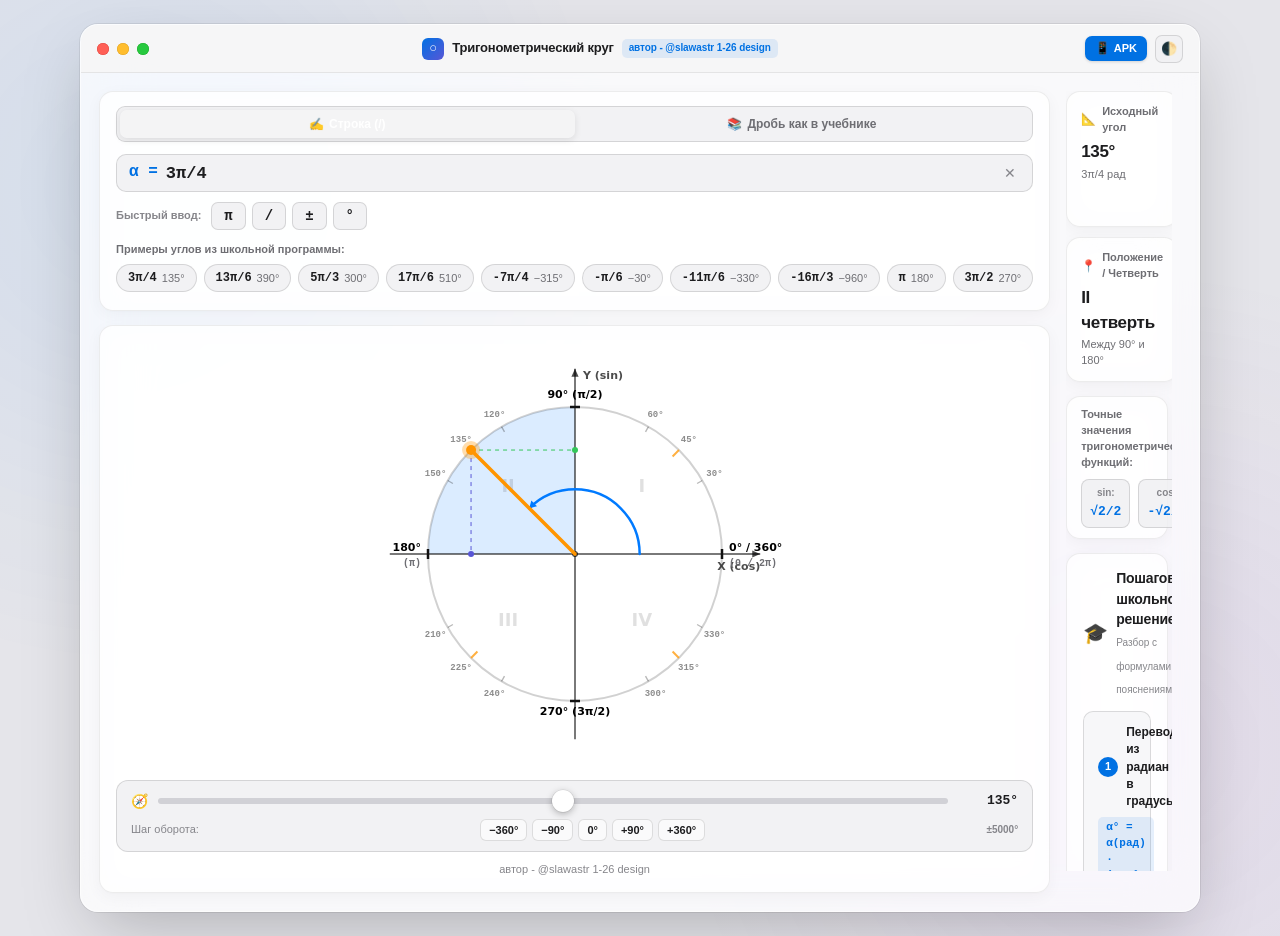
==== index.html @ f806349f "feat: macOS Liquid Glass redesign, button fixes, and Android APK build workflow - Fixed critical can" ====
<!DOCTYPE html>
<html lang="ru">
<head>
    <meta charset="UTF-8">
    <meta name="viewport" content="width=device-width, initial-scale=1.0, maximum-scale=1.0, user-scalable=no, viewport-fit=cover">
    <title>Тригонометрический круг — @slawastr 1-26 design</title>
    
    <!-- PWA & Mobile Web App Meta -->
    <meta name="apple-mobile-web-app-capable" content="yes">
    <meta name="apple-mobile-web-app-status-bar-style" content="black-translucent">
    <meta name="apple-mobile-web-app-title" content="ТригКруг">
    <meta name="theme-color" content="#1c1c1e">
    <link rel="manifest" href="manifest.json">
    <link rel="icon" type="image/png" href="icons/icon-192.png">
    <link rel="stylesheet" href="css/style.css">
</head>
<body>

    <!-- Outer Desktop Wallpaper Container / Background Mesh -->
    <div class="desktop-wallpaper">

        <!-- macOS Native Window Container with Liquid Glass -->
        <main class="macos-window">

            <!-- Window Titlebar with Traffic Lights -->
            <header class="window-titlebar">
                <div class="window-controls">
                    <button type="button" class="traffic-light close" id="btnTrafficClose" title="Сбросить к 0°"></button>
                    <button type="button" class="traffic-light minimize" id="btnTrafficMinimize" title="Свернуть"></button>
                    <button type="button" class="traffic-light maximize" id="btnTrafficMaximize" title="На весь экран"></button>
                </div>

                <div class="window-title-container">
                    <div class="window-title-icon">○</div>
                    <div class="window-title-text">
                        <span class="app-main-title">Тригонометрический круг</span>
                        <span class="app-author-chip">автор - @slawastr 1-26 design</span>
                    </div>
                </div>

                <div class="window-actions">
                    <a href="https://github.com/SLAWASTR/geometry/releases/download/v1.0.0/TrigCircle.apk" id="apkDownloadBtn" class="apk-badge-btn" target="_blank" title="Скачать приложение APK для Android">
                        <span class="apk-icon">📱</span>
                        <span class="apk-text">APK</span>
                    </a>
                    <button type="button" id="themeToggleBtn" class="mac-icon-btn" title="Сменить тему оформления">
                        <span id="themeIcon">🌓</span>
                    </button>
                </div>
            </header>

            <!-- Window Content: Adaptive Two-Column / Responsive Layout -->
            <div class="window-body">

                <!-- Left Column: Input + Interactive Circle + Steppers -->
                <section class="pane pane-left">

                    <!-- Input Section Card -->
                    <div class="glass-card input-card">
                        <!-- Segmented Switcher (Inline vs Textbook Fraction) -->
                        <div class="macos-segmented" role="tablist">
                            <button type="button" id="modeInlineBtn" class="seg-btn active" role="tab" aria-selected="true">
                                <span class="seg-icon">✍️</span> Строка (/)
                            </button>
                            <button type="button" id="modeFractionBtn" class="seg-btn" role="tab" aria-selected="false">
                                <span class="seg-icon">📚</span> Дробь как в учебнике
                            </button>
                        </div>

                        <!-- Mode 1: Inline Text Input -->
                        <div id="inlineContainer" class="input-mode-view">
                            <div class="inline-input-wrapper">
                                <span class="input-math-symbol">α =</span>
                                <input type="text" id="inlineInput" class="inline-math-input" placeholder="например: 3π/4, 13π/6, -16п/3..." value="3π/4" autocomplete="off" spellcheck="false">
                                <button type="button" id="clearInputBtn" class="mac-clear-btn" title="Очистить поле ввода">✕</button>
                            </div>
                            <div class="quick-symbols-toolbar">
                                <span class="quick-toolbar-label">Быстрый ввод:</span>
                                <button type="button" class="quick-sym-btn" data-sym="π">π</button>
                                <button type="button" class="quick-sym-btn" data-sym="/">/</button>
                                <button type="button" class="quick-sym-btn" data-sym="−">±</button>
                                <button type="button" class="quick-sym-btn" data-sym="°">°</button>
                            </div>
                        </div>

                        <!-- Mode 2: Textbook Fraction Box -->
                        <div id="fractionContainer" class="input-mode-view hidden">
                            <div class="fraction-composer">
                                <button type="button" id="signToggleBtn" class="sign-btn" title="Переключить знак (+/−)">+</button>
                                <div class="fraction-stack">
                                    <input type="text" id="numInput" class="frac-cell num-cell" placeholder="3π" value="3π" autocomplete="off" spellcheck="false">
                                    <div class="fraction-bar"></div>
                                    <input type="text" id="denInput" class="frac-cell den-cell" placeholder="4" value="4" autocomplete="off" spellcheck="false">
                                </div>
                                <div class="frac-actions-sidebar">
                                    <div class="frac-actions-row">
                                        <button type="button" id="addPiBtn" class="mini-tool-btn">+π</button>
                                        <button type="button" id="clearFracBtn" class="mini-tool-btn">Сброс</button>
                                    </div>
                                    <div class="denominators-row">
                                        <button type="button" class="den-chip" data-den="2">/2</button>
                                        <button type="button" class="den-chip" data-den="3">/3</button>
                                        <button type="button" class="den-chip" data-den="4">/4</button>
                                        <button type="button" class="den-chip" data-den="6">/6</button>
                                    </div>
                                </div>
                            </div>
                        </div>

                        <!-- Error Banner -->
                        <div id="errorBanner" class="macos-error-banner hidden">
                            <span class="err-icon">⚠️</span>
                            <span id="errorText"></span>
                        </div>

                        <!-- Examples Carousel / Chips -->
                        <div class="examples-section">
                            <div class="examples-header-label">Примеры углов из школьной программы:</div>
                            <div class="examples-scroll-shelf">
                                <button type="button" class="example-pill" data-val="3π/4"><span class="pill-rad">3π/4</span> <span class="pill-deg">135°</span></button>
                                <button type="button" class="example-pill" data-val="13π/6"><span class="pill-rad">13π/6</span> <span class="pill-deg">390°</span></button>
                                <button type="button" class="example-pill" data-val="5π/3"><span class="pill-rad">5π/3</span> <span class="pill-deg">300°</span></button>
                                <button type="button" class="example-pill" data-val="17π/6"><span class="pill-rad">17π/6</span> <span class="pill-deg">510°</span></button>
                                <button type="button" class="example-pill" data-val="-7π/4"><span class="pill-rad">-7π/4</span> <span class="pill-deg">−315°</span></button>
                                <button type="button" class="example-pill" data-val="-π/6"><span class="pill-rad">-π/6</span> <span class="pill-deg">−30°</span></button>
                                <button type="button" class="example-pill" data-val="-11π/6"><span class="pill-rad">-11π/6</span> <span class="pill-deg">−330°</span></button>
                                <button type="button" class="example-pill" data-val="-16π/3"><span class="pill-rad">-16π/3</span> <span class="pill-deg">−960°</span></button>
                                <button type="button" class="example-pill" data-val="π"><span class="pill-rad">π</span> <span class="pill-deg">180°</span></button>
                                <button type="button" class="example-pill" data-val="3π/2"><span class="pill-rad">3π/2</span> <span class="pill-deg">270°</span></button>
                            </div>
                        </div>
                    </div>

                    <!-- Circle Canvas Card -->
                    <div class="glass-card circle-card">
                        <div class="circle-stage">
                            <canvas id="trigCanvas" width="340" height="340"></canvas>
                        </div>

                        <!-- Exploration Slider & Steppers [-5000° ... +5000°] -->
                        <div class="angle-explorer-panel">
                            <div class="slider-row">
                                <span class="slider-icon">🧭</span>
                                <input type="range" id="angleSlider" class="macos-range-slider" min="-5000" max="5000" step="5" value="135">
                                <div id="sliderValueDisplay" class="slider-degree-display">135°</div>
                            </div>

                            <div class="steppers-toolbar">
                                <span class="steppers-legend">Шаг оборота:</span>
                                <div class="stepper-buttons-group">
                                    <button type="button" id="stepperMinus360" class="mac-stepper-btn">−360°</button>
                                    <button type="button" id="stepperMinus90" class="mac-stepper-btn">−90°</button>
                                    <button type="button" id="stepperZero" class="mac-stepper-btn zero-btn">0°</button>
                                    <button type="button" id="stepperPlus90" class="mac-stepper-btn">+90°</button>
                                    <button type="button" id="stepperPlus360" class="mac-stepper-btn">+360°</button>
                                </div>
                                <span class="range-badge">±5000°</span>
                            </div>
                        </div>

                        <!-- Author attribution bottom bar -->
                        <div class="pane-footer-author">
                            <span>автор - @slawastr 1-26 design</span>
                        </div>
                    </div>

                </section>

                <!-- Right Column: Metrics + Trigonometric Values + School Explanation -->
                <section class="pane pane-right">

                    <!-- Key 4 Metrics Cards Grid -->
                    <div class="metrics-grid">
                        <div class="glass-card metric-card">
                            <div class="metric-header">
                                <span class="metric-icon">📐</span>
                                <span class="metric-title">Исходный угол</span>
                            </div>
                            <div id="metricOriginalDeg" class="metric-primary-val">135°</div>
                            <div id="metricOriginalRad" class="metric-secondary-val">3π/4 рад</div>
                        </div>

                        <div class="glass-card metric-card">
                            <div class="metric-header">
                                <span class="metric-icon">🔄</span>
                                <span class="metric-title">Угол на круге [0°, 360°)</span>
                            </div>
                            <div id="metricNormDeg" class="metric-primary-val">135°</div>
                            <div id="metricTurns" class="metric-secondary-val">В пределах 1-го оборота</div>
                        </div>

                        <div class="glass-card metric-card">
                            <div class="metric-header">
                                <span class="metric-icon">📍</span>
                                <span class="metric-title">Положение / Четверть</span>
                            </div>
                            <div id="metricQuadrant" class="metric-primary-val">II четверть</div>
                            <div id="metricQuadrantBounds" class="metric-secondary-val">Между 90° и 180°</div>
                        </div>

                        <div class="glass-card metric-card">
                            <div class="metric-header">
                                <span class="metric-icon">🎯</span>
                                <span class="metric-title">Ближайшая засечка</span>
                            </div>
                            <div id="metricNearest" class="metric-primary-val">90° и 180°</div>
                            <div id="metricNearestDist" class="metric-secondary-val">Расстояние: 45°</div>
                        </div>
                    </div>

                    <!-- Exact Trigonometric Values Strip -->
                    <div class="glass-card trig-values-card">
                        <div class="trig-strip-title">Точные значения тригонометрических функций:</div>
                        <div class="trig-values-grid">
                            <div class="trig-val-item">
                                <span class="fn-name">sin:</span>
                                <span id="valSin" class="fn-val">√2/2</span>
                            </div>
                            <div class="trig-val-item">
                                <span class="fn-name">cos:</span>
                                <span id="valCos" class="fn-val">-√2/2</span>
                            </div>
                            <div class="trig-val-item">
                                <span class="fn-name">tg:</span>
                                <span id="valTan" class="fn-val">-1</span>
                            </div>
                            <div class="trig-val-item">
                                <span class="fn-name">ctg:</span>
                                <span id="valCot" class="fn-val">-1</span>
                            </div>
                        </div>
                    </div>

                    <!-- Step-by-Step Educational Solution -->
                    <div class="glass-card solution-card">
                        <div class="solution-header">
                            <div class="solution-header-left">
                                <span class="solution-icon">🎓</span>
                                <div>
                                    <h2 class="solution-title">Пошаговое школьное решение</h2>
                                    <span class="solution-subtitle">Разбор с формулами и пояснениями</span>
                                </div>
                            </div>
                            <button type="button" id="copySolutionBtn" class="mac-action-btn" title="Скопировать всё решение">
                                <span class="copy-icon">📋</span>
                                <span id="copyBtnText">Скопировать</span>
                            </button>
                        </div>

                        <div id="stepsContainer" class="steps-flow">
                            <!-- Populated dynamically by app.js -->
                        </div>
                    </div>

                    <!-- Mobile Bottom Attribution -->
                    <div class="mobile-footer-attribution">
                        <div>автор - @slawastr 1-26 design</div>
                        <div class="mobile-sub">Тригонометрический круг • Диапазон ±5000°</div>
                    </div>

                </section>

            </div>

        </main>

    </div>

    <!-- Application Logic Scripts -->
    <script src="js/trigEngine.js"></script>
    <script src="js/circleCanvas.js"></script>
    <script src="js/app.js"></script>
    <script>
        // Register Service Worker for offline PWA functionality
        if ('serviceWorker' in navigator) {
            window.addEventListener('load', () => {
                navigator.serviceWorker.register('./sw.js')
                    .then(reg => console.log('[SW] Зарегистрирован:', reg.scope))
                    .catch(err => console.log('[SW] Ошибка SW:', err));
            });
        }
    </script>
</body>
</html>
---- css/style.css ----
/**
 * macOS Liquid Glass Styling for Trigonometric Circle
 * Автор: @slawastr 1-26 design
 */

:root {
    /* macOS Light Mode Palette */
    --macos-bg: #e5e5ea;
    --window-bg: rgba(255, 255, 255, 0.75);
    --window-border: rgba(255, 255, 255, 0.6);
    --window-shadow: 0 24px 70px -15px rgba(0, 0, 0, 0.25), 0 0 0 1px rgba(0, 0, 0, 0.08);
    --titlebar-bg: rgba(246, 246, 246, 0.85);
    --card-bg: rgba(255, 255, 255, 0.65);
    --card-border: rgba(0, 0, 0, 0.07);
    --card-shadow: 0 4px 16px rgba(0, 0, 0, 0.04), 0 1px 2px rgba(0, 0, 0, 0.02);
    --input-bg: rgba(240, 240, 243, 0.85);
    --input-border: rgba(0, 0, 0, 0.12);
    --text-primary: #1d1d1f;
    --text-secondary: #6e6e73;
    --text-tertiary: #86868b;
    --accent-blue: #0071e3;
    --accent-blue-hover: #0077ed;
    --accent-blue-subtle: rgba(0, 113, 227, 0.1);
    --accent-orange: #ff9500;
    --accent-green: #34c759;
    --accent-red: #ff3b30;
    --accent-purple: #5856d6;
    --slider-track: #d1d1d6;
    --step-card-bg: rgba(245, 245, 247, 0.75);
    --blur-strength: 32px;
}

[data-theme="dark"] {
    /* macOS Dark Mode Palette */
    --macos-bg: #121214;
    --window-bg: rgba(30, 30, 34, 0.78);
    --window-border: rgba(255, 255, 255, 0.14);
    --window-shadow: 0 30px 80px -15px rgba(0, 0, 0, 0.7), 0 0 0 1px rgba(255, 255, 255, 0.1);
    --titlebar-bg: rgba(38, 38, 42, 0.88);
    --card-bg: rgba(42, 42, 46, 0.62);
    --card-border: rgba(255, 255, 255, 0.08);
    --card-shadow: 0 6px 20px rgba(0, 0, 0, 0.35);
    --input-bg: rgba(54, 54, 60, 0.7);
    --input-border: rgba(255, 255, 255, 0.12);
    --text-primary: #f5f5f7;
    --text-secondary: #a1a1a6;
    --text-tertiary: #6e6e73;
    --accent-blue: #0a84ff;
    --accent-blue-hover: #2691ff;
    --accent-blue-subtle: rgba(10, 132, 255, 0.16);
    --accent-orange: #ff9f0a;
    --accent-green: #30d158;
    --accent-red: #ff453a;
    --accent-purple: #bf5af2;
    --slider-track: #38383a;
    --step-card-bg: rgba(36, 36, 40, 0.75);
}

@media (prefers-color-scheme: dark) {
    :root:not([data-theme="light"]) {
        --macos-bg: #121214;
        --window-bg: rgba(30, 30, 34, 0.78);
        --window-border: rgba(255, 255, 255, 0.14);
        --window-shadow: 0 30px 80px -15px rgba(0, 0, 0, 0.7), 0 0 0 1px rgba(255, 255, 255, 0.1);
        --titlebar-bg: rgba(38, 38, 42, 0.88);
        --card-bg: rgba(42, 42, 46, 0.62);
        --card-border: rgba(255, 255, 255, 0.08);
        --card-shadow: 0 6px 20px rgba(0, 0, 0, 0.35);
        --input-bg: rgba(54, 54, 60, 0.7);
        --input-border: rgba(255, 255, 255, 0.12);
        --text-primary: #f5f5f7;
        --text-secondary: #a1a1a6;
        --text-tertiary: #6e6e73;
        --accent-blue: #0a84ff;
        --accent-blue-hover: #2691ff;
        --accent-blue-subtle: rgba(10, 132, 255, 0.16);
        --accent-orange: #ff9f0a;
        --accent-green: #30d158;
        --accent-red: #ff453a;
        --accent-purple: #bf5af2;
        --slider-track: #38383a;
        --step-card-bg: rgba(36, 36, 40, 0.75);
    }
}

* {
    box-sizing: border-box;
    margin: 0;
    padding: 0;
    -webkit-tap-highlight-color: transparent;
}

body {
    font-family: -apple-system, BlinkMacSystemFont, "SF Pro Display", "SF Pro Text", "Helvetica Neue", sans-serif;
    background-color: var(--macos-bg);
    color: var(--text-primary);
    line-height: 1.45;
    -webkit-font-smoothing: antialiased;
    -moz-osx-font-smoothing: grayscale;
    min-height: 100vh;
}

/* Background wallpaper canvas for Desktop */
.desktop-wallpaper {
    min-height: 100vh;
    padding: 24px 16px;
    display: flex;
    justify-content: center;
    align-items: flex-start;
    background: radial-gradient(circle at 10% 20%, rgba(0, 122, 255, 0.08), transparent 35%),
                radial-gradient(circle at 90% 80%, rgba(175, 82, 222, 0.08), transparent 35%),
                var(--macos-bg);
}

/* macOS Window Frame */
.macos-window {
    width: 100%;
    max-width: 1120px;
    background: var(--window-bg);
    backdrop-filter: blur(var(--blur-strength)) saturate(190%);
    -webkit-backdrop-filter: blur(var(--blur-strength)) saturate(190%);
    border-radius: 18px;
    border: 1px solid var(--window-border);
    box-shadow: var(--window-shadow);
    overflow: hidden;
    display: flex;
    flex-direction: column;
    animation: windowAppear 0.3s cubic-bezier(0.16, 1, 0.3, 1);
}

@keyframes windowAppear {
    from {
        opacity: 0;
        transform: scale(0.98) translateY(6px);
    }
    to {
        opacity: 1;
        transform: scale(1) translateY(0);
    }
}

/* macOS Titlebar */
.window-titlebar {
    height: 48px;
    background: var(--titlebar-bg);
    border-bottom: 1px solid var(--card-border);
    display: flex;
    align-items: center;
    justify-content: space-between;
    padding: 0 16px;
    user-select: none;
    -webkit-user-select: none;
}

/* Traffic Lights */
.window-controls {
    display: flex;
    align-items: center;
    gap: 8px;
    width: 80px;
}

.traffic-light {
    width: 12px;
    height: 12px;
    border-radius: 50%;
    border: none;
    cursor: pointer;
    position: relative;
    padding: 0;
    transition: filter 0.15s ease, transform 0.15s ease;
}

.traffic-light:hover {
    filter: brightness(0.9);
    transform: scale(1.08);
}

.traffic-light.close {
    background-color: #ff5f56;
    box-shadow: inset 0 0 0 0.5px #e0443e;
}

.traffic-light.minimize {
    background-color: #ffbd2e;
    box-shadow: inset 0 0 0 0.5px #dea123;
}

.traffic-light.maximize {
    background-color: #27c93f;
    box-shadow: inset 0 0 0 0.5px #1aab29;
}

/* Window Title */
.window-title-container {
    display: flex;
    align-items: center;
    gap: 8px;
    text-align: center;
}

.window-title-icon {
    width: 22px;
    height: 22px;
    border-radius: 6px;
    background: linear-gradient(135deg, var(--accent-blue), var(--accent-purple));
    color: #fff;
    display: flex;
    align-items: center;
    justify-content: center;
    font-size: 13px;
    font-weight: 700;
}

.window-title-text {
    display: flex;
    align-items: center;
    gap: 8px;
}

.app-main-title {
    font-size: 13px;
    font-weight: 600;
    letter-spacing: -0.2px;
}

.app-author-chip {
    font-size: 10px;
    font-weight: 600;
    color: var(--accent-blue);
    background: var(--accent-blue-subtle);
    padding: 2px 7px;
    border-radius: 5px;
    letter-spacing: -0.1px;
}

/* Window Actions (Theme + APK) */
.window-actions {
    display: flex;
    align-items: center;
    gap: 8px;
    width: 160px;
    justify-content: flex-end;
}

.apk-badge-btn {
    display: inline-flex;
    align-items: center;
    gap: 4px;
    background: var(--accent-blue);
    color: #ffffff;
    font-size: 11px;
    font-weight: 600;
    padding: 4px 10px;
    border-radius: 7px;
    text-decoration: none;
    transition: all 0.15s ease;
    box-shadow: 0 1px 3px rgba(0, 0, 0, 0.15);
}

.apk-badge-btn:hover {
    background: var(--accent-blue-hover);
    transform: translateY(-0.5px);
}

.apk-icon {
    font-size: 12px;
}

.mac-icon-btn {
    width: 28px;
    height: 28px;
    border-radius: 7px;
    border: 1px solid var(--input-border);
    background: var(--input-bg);
    color: var(--text-primary);
    cursor: pointer;
    display: flex;
    align-items: center;
    justify-content: center;
    font-size: 13px;
    transition: all 0.15s ease;
}

.mac-icon-btn:hover {
    background: var(--card-bg);
}

/* Window Body: Two Column Split */
.window-body {
    display: grid;
    grid-template-columns: 1.08fr 0.92fr;
    gap: 16px;
    padding: 18px;
    overflow: hidden;
}

/* Panes */
.pane {
    display: flex;
    flex-direction: column;
    gap: 14px;
}

.pane-right {
    max-height: calc(100vh - 120px);
    overflow-y: auto;
    padding-right: 4px;
    scrollbar-width: thin;
    scrollbar-color: var(--card-border) transparent;
}

.pane-right::-webkit-scrollbar {
    width: 6px;
}

.pane-right::-webkit-scrollbar-thumb {
    background-color: var(--card-border);
    border-radius: 3px;
}

/* Liquid Glass Cards */
.glass-card {
    background: var(--card-bg);
    border: 1px solid var(--card-border);
    border-radius: 14px;
    padding: 14px 16px;
    box-shadow: var(--card-shadow);
    backdrop-filter: blur(16px);
    -webkit-backdrop-filter: blur(16px);
    position: relative;
}

/* Segmented Control */
.macos-segmented {
    display: flex;
    background: var(--input-bg);
    padding: 3px;
    border-radius: 9px;
    border: 1px solid var(--input-border);
    margin-bottom: 12px;
}

.seg-btn {
    flex: 1;
    padding: 7px 12px;
    font-size: 12px;
    font-weight: 600;
    border: none;
    background: transparent;
    color: var(--text-secondary);
    border-radius: 7px;
    cursor: pointer;
    transition: all 0.18s cubic-bezier(0.16, 1, 0.3, 1);
    display: flex;
    align-items: center;
    justify-content: center;
    gap: 5px;
}

.seg-btn.active {
    background: #ffffff;
    color: #1d1d1f;
    box-shadow: 0 2px 7px rgba(0, 0, 0, 0.1);
}

[data-theme="dark"] .seg-btn.active,
body:not([data-theme="light"]) .seg-btn.active {
    background: rgba(255, 255, 255, 0.18);
    color: #ffffff;
}

/* Inline Input */
.inline-input-wrapper {
    display: flex;
    align-items: center;
    background: var(--input-bg);
    border: 1.5px solid var(--input-border);
    border-radius: 10px;
    padding: 6px 12px;
    gap: 8px;
    transition: border-color 0.15s ease, box-shadow 0.15s ease;
}

.inline-input-wrapper:focus-within {
    border-color: var(--accent-blue);
    box-shadow: 0 0 0 3px var(--accent-blue-subtle);
}

.input-math-symbol {
    font-family: ui-monospace, SFMono-Regular, monospace;
    font-weight: 700;
    color: var(--accent-blue);
    font-size: 16px;
}

.inline-math-input {
    flex: 1;
    border: none;
    background: transparent;
    font-size: 17px;
    font-family: ui-monospace, SFMono-Regular, Menlo, Monaco, monospace;
    font-weight: 600;
    color: var(--text-primary);
    outline: none;
}

.mac-clear-btn {
    background: none;
    border: none;
    color: var(--text-tertiary);
    font-size: 14px;
    cursor: pointer;
    padding: 4px;
    border-radius: 50%;
    transition: color 0.15s ease;
}

.mac-clear-btn:hover {
    color: var(--text-primary);
}

/* Quick Symbols Toolbar */
.quick-symbols-toolbar {
    display: flex;
    align-items: center;
    gap: 6px;
    margin-top: 10px;
}

.quick-toolbar-label {
    font-size: 11px;
    font-weight: 600;
    color: var(--text-tertiary);
    margin-right: 4px;
}

.quick-sym-btn {
    padding: 5px 12px;
    border: 1px solid var(--input-border);
    background: var(--input-bg);
    color: var(--text-primary);
    font-size: 14px;
    font-family: ui-monospace, monospace;
    font-weight: 700;
    border-radius: 7px;
    cursor: pointer;
    transition: all 0.15s ease;
}

.quick-sym-btn:hover {
    background: var(--card-bg);
    border-color: var(--accent-blue);
}

.quick-sym-btn:active {
    transform: scale(0.96);
}

/* Textbook Fraction Layout */
.fraction-composer {
    display: flex;
    align-items: center;
    justify-content: center;
    gap: 16px;
    padding: 10px 0;
}

.sign-btn {
    width: 44px;
    height: 44px;
    font-size: 24px;
    font-weight: 700;
    border-radius: 10px;
    border: 1.5px solid var(--input-border);
    background: var(--input-bg);
    color: var(--text-primary);
    cursor: pointer;
    transition: all 0.15s ease;
}

.sign-btn.negative {
    color: var(--accent-red);
    background: rgba(255, 59, 48, 0.12);
    border-color: rgba(255, 59, 48, 0.35);
}

.fraction-stack {
    display: flex;
    flex-direction: column;
    align-items: center;
    gap: 4px;
}

.frac-cell {
    width: 110px;
    height: 36px;
    border-radius: 8px;
    border: 1.5px solid var(--input-border);
    background: var(--input-bg);
    color: var(--text-primary);
    font-size: 17px;
    font-family: ui-monospace, monospace;
    font-weight: 700;
    text-align: center;
    outline: none;
    transition: border-color 0.15s ease;
}

.frac-cell:focus {
    border-color: var(--accent-blue);
    box-shadow: 0 0 0 3px var(--accent-blue-subtle);
}

.fraction-bar {
    width: 120px;
    height: 2.5px;
    background: var(--text-primary);
    border-radius: 2px;
}

.frac-actions-sidebar {
    display: flex;
    flex-direction: column;
    gap: 8px;
}

.frac-actions-row,
.denominators-row {
    display: flex;
    gap: 6px;
}

.mini-tool-btn,
.den-chip {
    padding: 5px 9px;
    font-size: 11px;
    font-weight: 700;
    border: 1px solid var(--input-border);
    border-radius: 6px;
    background: var(--input-bg);
    color: var(--text-primary);
    cursor: pointer;
    transition: all 0.15s ease;
}

.mini-tool-btn:hover,
.den-chip:hover {
    border-color: var(--accent-blue);
    background: var(--accent-blue-subtle);
    color: var(--accent-blue);
}

/* macOS Error Banner */
.macos-error-banner {
    display: flex;
    align-items: center;
    gap: 8px;
    background: rgba(255, 149, 0, 0.12);
    border: 1px solid rgba(255, 149, 0, 0.3);
    color: var(--text-primary);
    font-size: 12px;
    font-weight: 500;
    padding: 8px 12px;
    border-radius: 8px;
    margin-top: 10px;
}

/* Examples Section */
.examples-section {
    margin-top: 12px;
}

.examples-header-label {
    font-size: 11px;
    font-weight: 600;
    color: var(--text-secondary);
    margin-bottom: 6px;
}

.examples-scroll-shelf {
    display: flex;
    gap: 7px;
    overflow-x: auto;
    padding-bottom: 4px;
    scrollbar-width: none;
}

.examples-scroll-shelf::-webkit-scrollbar {
    display: none;
}

.example-pill {
    flex-shrink: 0;
    padding: 6px 11px;
    background: var(--input-bg);
    border: 1px solid var(--input-border);
    border-radius: 14px;
    font-size: 12px;
    font-weight: 600;
    color: var(--text-primary);
    cursor: pointer;
    display: flex;
    align-items: center;
    gap: 5px;
    transition: all 0.15s ease;
}

.example-pill:hover {
    border-color: var(--accent-blue);
    transform: translateY(-1px);
    box-shadow: 0 2px 6px rgba(0, 0, 0, 0.08);
}

.example-pill:active {
    transform: scale(0.96);
}

.pill-rad {
    font-family: ui-monospace, monospace;
    font-weight: 700;
}

.pill-deg {
    font-size: 11px;
    color: var(--text-secondary);
    font-weight: 400;
}

/* Circle Stage */
.circle-stage {
    display: flex;
    justify-content: center;
    align-items: center;
    padding: 4px 0 8px 0;
}

#trigCanvas {
    touch-action: none;
    border-radius: 50%;
    cursor: crosshair;
    max-width: 100%;
}

#trigCanvas:active {
    cursor: grabbing;
}

/* Angle Explorer Slider & Steppers [-5000° ... +5000°] */
.angle-explorer-panel {
    background: var(--input-bg);
    border: 1px solid var(--input-border);
    border-radius: 12px;
    padding: 10px 14px;
    margin-top: 8px;
    display: flex;
    flex-direction: column;
    gap: 8px;
}

.slider-row {
    display: flex;
    align-items: center;
    gap: 10px;
}

.slider-icon {
    font-size: 14px;
}

.macos-range-slider {
    flex: 1;
    -webkit-appearance: none;
    appearance: none;
    height: 6px;
    border-radius: 3px;
    background: var(--slider-track);
    outline: none;
}

.macos-range-slider::-webkit-slider-thumb {
    -webkit-appearance: none;
    appearance: none;
    width: 22px;
    height: 22px;
    border-radius: 50%;
    background: #ffffff;
    box-shadow: 0 2px 7px rgba(0, 0, 0, 0.28), 0 0 0 0.5px rgba(0, 0, 0, 0.1);
    cursor: pointer;
    border: none;
    transition: transform 0.12s ease;
}

.macos-range-slider::-webkit-slider-thumb:active {
    transform: scale(1.15);
}

.slider-degree-display {
    font-family: ui-monospace, monospace;
    font-weight: 700;
    font-size: 13px;
    min-width: 60px;
    text-align: right;
    color: var(--text-primary);
}

.steppers-toolbar {
    display: flex;
    align-items: center;
    justify-content: space-between;
    gap: 8px;
}

.steppers-legend {
    font-size: 11px;
    color: var(--text-tertiary);
    font-weight: 500;
}

.stepper-buttons-group {
    display: flex;
    gap: 5px;
}

.mac-stepper-btn {
    padding: 4px 8px;
    font-size: 11px;
    font-weight: 600;
    border-radius: 6px;
    border: 1px solid var(--input-border);
    background: var(--card-bg);
    color: var(--text-primary);
    cursor: pointer;
    transition: all 0.12s ease;
}

.mac-stepper-btn:hover {
    border-color: var(--accent-blue);
    background: var(--accent-blue-subtle);
    color: var(--accent-blue);
}

.mac-stepper-btn:active {
    transform: scale(0.95);
}

.mac-stepper-btn.zero-btn {
    font-weight: 700;
}

.range-badge {
    font-size: 10px;
    font-weight: 600;
    color: var(--text-tertiary);
}

/* Left Pane Attribution Footer */
.pane-footer-author {
    text-align: center;
    font-size: 11px;
    font-weight: 500;
    color: var(--text-tertiary);
    margin-top: 10px;
}

/* Metrics Grid */
.metrics-grid {
    display: grid;
    grid-template-columns: 1fr 1fr;
    gap: 10px;
}

.metric-card {
    padding: 12px 14px;
}

.metric-header {
    display: flex;
    align-items: center;
    gap: 6px;
    margin-bottom: 4px;
}

.metric-icon {
    font-size: 12px;
}

.metric-title {
    font-size: 11px;
    font-weight: 600;
    color: var(--text-secondary);
}

.metric-primary-val {
    font-size: 17px;
    font-weight: 700;
    letter-spacing: -0.3px;
    color: var(--text-primary);
    margin: 2px 0;
}

.metric-secondary-val {
    font-size: 11px;
    color: var(--text-secondary);
}

/* Exact Trigonometric Values Strip */
.trig-values-card {
    padding: 10px 14px;
}

.trig-strip-title {
    font-size: 11px;
    font-weight: 600;
    color: var(--text-secondary);
    margin-bottom: 8px;
}

.trig-values-grid {
    display: grid;
    grid-template-columns: repeat(4, 1fr);
    gap: 8px;
}

.trig-val-item {
    background: var(--input-bg);
    border: 1px solid var(--input-border);
    border-radius: 8px;
    padding: 6px 8px;
    display: flex;
    flex-direction: column;
    align-items: center;
    gap: 2px;
}

.fn-name {
    font-size: 10px;
    font-weight: 600;
    color: var(--text-tertiary);
}

.fn-val {
    font-family: ui-monospace, monospace;
    font-size: 13px;
    font-weight: 700;
    color: var(--accent-blue);
}

/* Step by Step Educational Solution */
.solution-card {
    padding: 14px 16px;
}

.solution-header {
    display: flex;
    align-items: center;
    justify-content: space-between;
    margin-bottom: 12px;
}

.solution-header-left {
    display: flex;
    align-items: center;
    gap: 8px;
}

.solution-icon {
    font-size: 20px;
}

.solution-title {
    font-size: 14px;
    font-weight: 700;
    letter-spacing: -0.2px;
}

.solution-subtitle {
    font-size: 10px;
    color: var(--text-tertiary);
}

.mac-action-btn {
    padding: 5px 11px;
    font-size: 11px;
    font-weight: 600;
    border-radius: 7px;
    border: 1px solid var(--input-border);
    background: var(--input-bg);
    color: var(--text-primary);
    cursor: pointer;
    display: inline-flex;
    align-items: center;
    gap: 5px;
    transition: all 0.15s ease;
}

.mac-action-btn:hover {
    background: var(--card-bg);
    border-color: var(--accent-blue);
}

.mac-action-btn.copied {
    color: var(--accent-green);
    border-color: var(--accent-green);
    background: rgba(52, 199, 89, 0.1);
}

/* Steps Flow */
.steps-flow {
    display: flex;
    flex-direction: column;
    gap: 10px;
}

.step-card {
    background: var(--step-card-bg);
    border-radius: 10px;
    padding: 12px 14px;
    border: 1px solid var(--input-border);
    animation: fadeIn 0.25s ease-out;
}

@keyframes fadeIn {
    from { opacity: 0; transform: translateY(4px); }
    to { opacity: 1; transform: translateY(0); }
}

.step-card-header {
    display: flex;
    align-items: center;
    gap: 8px;
    margin-bottom: 6px;
}

.step-badge {
    width: 20px;
    height: 20px;
    border-radius: 50%;
    background: var(--accent-blue);
    color: #ffffff;
    font-size: 11px;
    font-weight: 700;
    display: flex;
    align-items: center;
    justify-content: center;
    flex-shrink: 0;
}

.step-title {
    font-size: 12px;
    font-weight: 700;
    flex: 1;
}

.step-summary {
    font-size: 11px;
    font-weight: 600;
    color: var(--accent-blue);
}

.step-formula {
    font-family: ui-monospace, SFMono-Regular, monospace;
    font-size: 11px;
    font-weight: 600;
    color: var(--accent-blue);
    background: var(--accent-blue-subtle);
    padding: 3px 8px;
    border-radius: 5px;
    display: inline-block;
    margin-bottom: 6px;
}

.step-explanation {
    font-size: 11.5px;
    color: var(--text-secondary);
    line-height: 1.5;
}

.empty-steps {
    text-align: center;
    padding: 24px 16px;
    color: var(--text-tertiary);
    font-size: 12px;
}

.mobile-footer-attribution {
    display: none;
    text-align: center;
    padding: 12px 0 20px 0;
    font-size: 11px;
    color: var(--text-tertiary);
}

.mobile-sub {
    font-size: 10px;
    opacity: 0.8;
    margin-top: 2px;
}

.hidden {
    display: none !important;
}

/* ==========================================================================
   Responsive Adaptations (Mobile & Small Tablets)
   ========================================================================== */
@media (max-width: 880px) {
    .desktop-wallpaper {
        padding: 0;
    }

    .macos-window {
        border-radius: 0;
        border: none;
        box-shadow: none;
        min-height: 100vh;
    }

    .window-titlebar {
        position: sticky;
        top: 0;
        z-index: 100;
        padding: env(safe-area-inset-top, 10px) 12px 10px 12px;
        height: auto;
    }

    .window-controls {
        width: auto;
    }

    .window-actions {
        width: auto;
    }

    .window-body {
        grid-template-columns: 1fr;
        padding: 12px 12px env(safe-area-inset-bottom, 24px) 12px;
        gap: 12px;
    }

    .pane-right {
        max-height: none;
        overflow-y: visible;
        padding-right: 0;
    }

    .mobile-footer-attribution {
        display: block;
    }
}
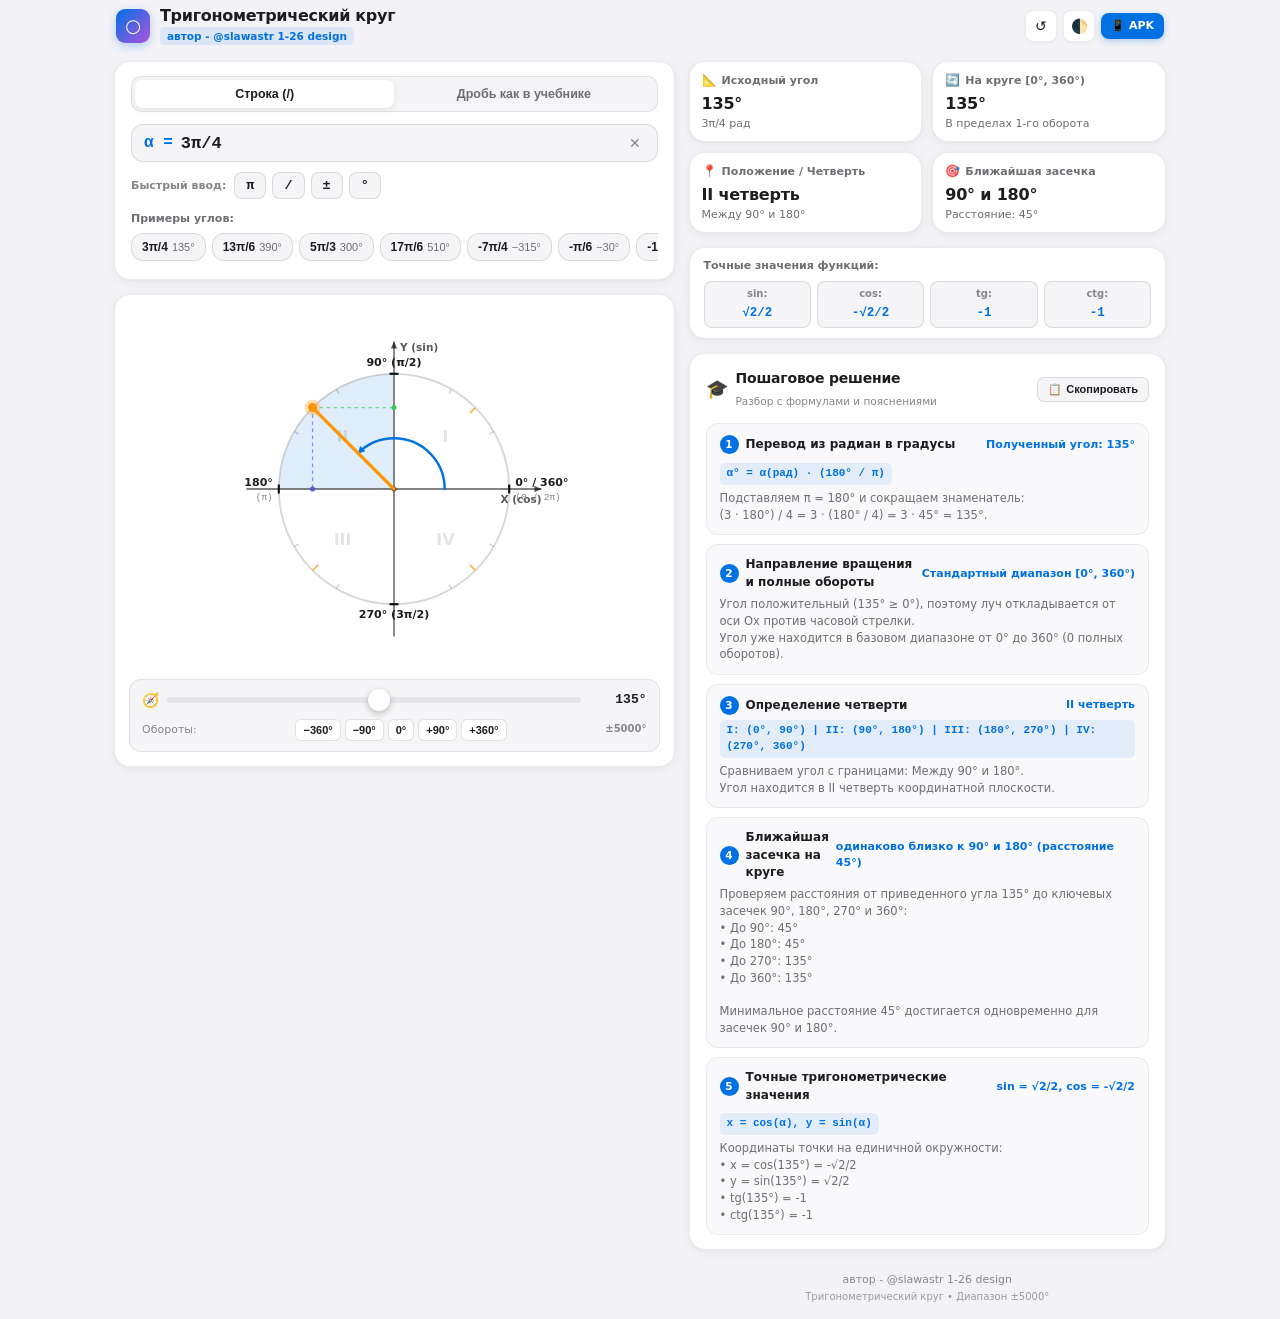
==== commit 689592d8: "fix(ui,android): clean modern Apple design without fake window chrome & fix Android viewport scaling" ====
--- a/index.html
+++ b/index.html
@@ -9,256 +9,242 @@
     <meta name="apple-mobile-web-app-capable" content="yes">
     <meta name="apple-mobile-web-app-status-bar-style" content="black-translucent">
     <meta name="apple-mobile-web-app-title" content="ТригКруг">
-    <meta name="theme-color" content="#1c1c1e">
+    <meta name="theme-color" content="#121214">
     <link rel="manifest" href="manifest.json">
     <link rel="icon" type="image/png" href="icons/icon-192.png">
     <link rel="stylesheet" href="css/style.css">
 </head>
 <body>
 
-    <!-- Outer Desktop Wallpaper Container / Background Mesh -->
-    <div class="desktop-wallpaper">
-
-        <!-- macOS Native Window Container with Liquid Glass -->
-        <main class="macos-window">
-
-            <!-- Window Titlebar with Traffic Lights -->
-            <header class="window-titlebar">
-                <div class="window-controls">
-                    <button type="button" class="traffic-light close" id="btnTrafficClose" title="Сбросить к 0°"></button>
-                    <button type="button" class="traffic-light minimize" id="btnTrafficMinimize" title="Свернуть"></button>
-                    <button type="button" class="traffic-light maximize" id="btnTrafficMaximize" title="На весь экран"></button>
+    <!-- Main App Container -->
+    <div class="app-layout">
+
+        <!-- Top Header Bar (Native mobile & desktop style) -->
+        <header class="app-navbar">
+            <div class="navbar-brand">
+                <div class="app-logo">○</div>
+                <div class="brand-info">
+                    <h1 class="brand-title">Тригонометрический круг</h1>
+                    <span class="brand-author">автор - @slawastr 1-26 design</span>
                 </div>
-
-                <div class="window-title-container">
-                    <div class="window-title-icon">○</div>
-                    <div class="window-title-text">
-                        <span class="app-main-title">Тригонометрический круг</span>
-                        <span class="app-author-chip">автор - @slawastr 1-26 design</span>
-                    </div>
-                </div>
-
-                <div class="window-actions">
-                    <a href="https://github.com/SLAWASTR/geometry/releases/download/v1.0.0/TrigCircle.apk" id="apkDownloadBtn" class="apk-badge-btn" target="_blank" title="Скачать приложение APK для Android">
-                        <span class="apk-icon">📱</span>
-                        <span class="apk-text">APK</span>
-                    </a>
-                    <button type="button" id="themeToggleBtn" class="mac-icon-btn" title="Сменить тему оформления">
-                        <span id="themeIcon">🌓</span>
-                    </button>
-                </div>
-            </header>
-
-            <!-- Window Content: Adaptive Two-Column / Responsive Layout -->
-            <div class="window-body">
-
-                <!-- Left Column: Input + Interactive Circle + Steppers -->
-                <section class="pane pane-left">
-
-                    <!-- Input Section Card -->
-                    <div class="glass-card input-card">
-                        <!-- Segmented Switcher (Inline vs Textbook Fraction) -->
-                        <div class="macos-segmented" role="tablist">
-                            <button type="button" id="modeInlineBtn" class="seg-btn active" role="tab" aria-selected="true">
-                                <span class="seg-icon">✍️</span> Строка (/)
-                            </button>
-                            <button type="button" id="modeFractionBtn" class="seg-btn" role="tab" aria-selected="false">
-                                <span class="seg-icon">📚</span> Дробь как в учебнике
-                            </button>
-                        </div>
-
-                        <!-- Mode 1: Inline Text Input -->
-                        <div id="inlineContainer" class="input-mode-view">
-                            <div class="inline-input-wrapper">
-                                <span class="input-math-symbol">α =</span>
-                                <input type="text" id="inlineInput" class="inline-math-input" placeholder="например: 3π/4, 13π/6, -16п/3..." value="3π/4" autocomplete="off" spellcheck="false">
-                                <button type="button" id="clearInputBtn" class="mac-clear-btn" title="Очистить поле ввода">✕</button>
-                            </div>
-                            <div class="quick-symbols-toolbar">
-                                <span class="quick-toolbar-label">Быстрый ввод:</span>
-                                <button type="button" class="quick-sym-btn" data-sym="π">π</button>
-                                <button type="button" class="quick-sym-btn" data-sym="/">/</button>
-                                <button type="button" class="quick-sym-btn" data-sym="−">±</button>
-                                <button type="button" class="quick-sym-btn" data-sym="°">°</button>
-                            </div>
-                        </div>
-
-                        <!-- Mode 2: Textbook Fraction Box -->
-                        <div id="fractionContainer" class="input-mode-view hidden">
-                            <div class="fraction-composer">
-                                <button type="button" id="signToggleBtn" class="sign-btn" title="Переключить знак (+/−)">+</button>
-                                <div class="fraction-stack">
-                                    <input type="text" id="numInput" class="frac-cell num-cell" placeholder="3π" value="3π" autocomplete="off" spellcheck="false">
-                                    <div class="fraction-bar"></div>
-                                    <input type="text" id="denInput" class="frac-cell den-cell" placeholder="4" value="4" autocomplete="off" spellcheck="false">
+            </div>
+
+            <div class="navbar-actions">
+                <button type="button" id="btnReset" class="nav-icon-btn" title="Сбросить угол к 0°">
+                    <span>↺</span>
+                </button>
+                <button type="button" id="themeToggleBtn" class="nav-icon-btn" title="Сменить тему оформления">
+                    <span id="themeIcon">🌓</span>
+                </button>
+                <a href="https://github.com/SLAWASTR/geometry/releases/download/v1.0.0/TrigCircle.apk" class="apk-download-pill" target="_blank" title="Скачать приложение для Android">
+                    <span>📱 APK</span>
+                </a>
+            </div>
+        </header>
+
+        <!-- Main Content Area -->
+        <main class="content-container">
+
+            <!-- Left Column on Desktop / Main Flow on Mobile -->
+            <div class="content-column column-primary">
+
+                <!-- 1. Input Section Card -->
+                <section class="ui-card">
+                    <!-- Segmented Mode Switcher -->
+                    <div class="segmented-control" role="tablist">
+                        <button type="button" id="modeInlineBtn" class="segment-btn active" role="tab" aria-selected="true">
+                            Строка (/)
+                        </button>
+                        <button type="button" id="modeFractionBtn" class="segment-btn" role="tab" aria-selected="false">
+                            Дробь как в учебнике
+                        </button>
+                    </div>
+
+                    <!-- Mode 1: Inline Text Input -->
+                    <div id="inlineContainer" class="input-pane">
+                        <div class="math-input-box">
+                            <span class="math-prefix">α =</span>
+                            <input type="text" id="inlineInput" class="math-input-field" placeholder="например: 3π/4, 13π/6, -16п/3..." value="3π/4" autocomplete="off" autocorrect="off" autocapitalize="off" spellcheck="false">
+                            <button type="button" id="clearInputBtn" class="input-clear-btn" title="Очистить">✕</button>
+                        </div>
+                        <div class="quick-symbols-bar">
+                            <span class="quick-label">Быстрый ввод:</span>
+                            <button type="button" class="quick-sym-btn" data-sym="π">π</button>
+                            <button type="button" class="quick-sym-btn" data-sym="/">/</button>
+                            <button type="button" class="quick-sym-btn" data-sym="−">±</button>
+                            <button type="button" class="quick-sym-btn" data-sym="°">°</button>
+                        </div>
+                    </div>
+
+                    <!-- Mode 2: Textbook Fraction Box -->
+                    <div id="fractionContainer" class="input-pane hidden">
+                        <div class="fraction-widget">
+                            <button type="button" id="signToggleBtn" class="fraction-sign-btn" title="Переключить знак (+/−)">+</button>
+                            <div class="fraction-vertical">
+                                <input type="text" id="numInput" class="fraction-field" placeholder="3π" value="3π" autocomplete="off" spellcheck="false">
+                                <div class="fraction-separator"></div>
+                                <input type="text" id="denInput" class="fraction-field" placeholder="4" value="4" autocomplete="off" spellcheck="false">
+                            </div>
+                            <div class="fraction-options">
+                                <div class="options-row">
+                                    <button type="button" id="addPiBtn" class="mini-btn">+π</button>
+                                    <button type="button" id="clearFracBtn" class="mini-btn">Сброс</button>
                                 </div>
-                                <div class="frac-actions-sidebar">
-                                    <div class="frac-actions-row">
-                                        <button type="button" id="addPiBtn" class="mini-tool-btn">+π</button>
-                                        <button type="button" id="clearFracBtn" class="mini-tool-btn">Сброс</button>
-                                    </div>
-                                    <div class="denominators-row">
-                                        <button type="button" class="den-chip" data-den="2">/2</button>
-                                        <button type="button" class="den-chip" data-den="3">/3</button>
-                                        <button type="button" class="den-chip" data-den="4">/4</button>
-                                        <button type="button" class="den-chip" data-den="6">/6</button>
-                                    </div>
+                                <div class="denominators-row">
+                                    <button type="button" class="den-chip" data-den="2">/2</button>
+                                    <button type="button" class="den-chip" data-den="3">/3</button>
+                                    <button type="button" class="den-chip" data-den="4">/4</button>
+                                    <button type="button" class="den-chip" data-den="6">/6</button>
                                 </div>
                             </div>
                         </div>
-
-                        <!-- Error Banner -->
-                        <div id="errorBanner" class="macos-error-banner hidden">
-                            <span class="err-icon">⚠️</span>
-                            <span id="errorText"></span>
-                        </div>
-
-                        <!-- Examples Carousel / Chips -->
-                        <div class="examples-section">
-                            <div class="examples-header-label">Примеры углов из школьной программы:</div>
-                            <div class="examples-scroll-shelf">
-                                <button type="button" class="example-pill" data-val="3π/4"><span class="pill-rad">3π/4</span> <span class="pill-deg">135°</span></button>
-                                <button type="button" class="example-pill" data-val="13π/6"><span class="pill-rad">13π/6</span> <span class="pill-deg">390°</span></button>
-                                <button type="button" class="example-pill" data-val="5π/3"><span class="pill-rad">5π/3</span> <span class="pill-deg">300°</span></button>
-                                <button type="button" class="example-pill" data-val="17π/6"><span class="pill-rad">17π/6</span> <span class="pill-deg">510°</span></button>
-                                <button type="button" class="example-pill" data-val="-7π/4"><span class="pill-rad">-7π/4</span> <span class="pill-deg">−315°</span></button>
-                                <button type="button" class="example-pill" data-val="-π/6"><span class="pill-rad">-π/6</span> <span class="pill-deg">−30°</span></button>
-                                <button type="button" class="example-pill" data-val="-11π/6"><span class="pill-rad">-11π/6</span> <span class="pill-deg">−330°</span></button>
-                                <button type="button" class="example-pill" data-val="-16π/3"><span class="pill-rad">-16π/3</span> <span class="pill-deg">−960°</span></button>
-                                <button type="button" class="example-pill" data-val="π"><span class="pill-rad">π</span> <span class="pill-deg">180°</span></button>
-                                <button type="button" class="example-pill" data-val="3π/2"><span class="pill-rad">3π/2</span> <span class="pill-deg">270°</span></button>
-                            </div>
-                        </div>
-                    </div>
-
-                    <!-- Circle Canvas Card -->
-                    <div class="glass-card circle-card">
-                        <div class="circle-stage">
-                            <canvas id="trigCanvas" width="340" height="340"></canvas>
-                        </div>
-
-                        <!-- Exploration Slider & Steppers [-5000° ... +5000°] -->
-                        <div class="angle-explorer-panel">
-                            <div class="slider-row">
-                                <span class="slider-icon">🧭</span>
-                                <input type="range" id="angleSlider" class="macos-range-slider" min="-5000" max="5000" step="5" value="135">
-                                <div id="sliderValueDisplay" class="slider-degree-display">135°</div>
-                            </div>
-
-                            <div class="steppers-toolbar">
-                                <span class="steppers-legend">Шаг оборота:</span>
-                                <div class="stepper-buttons-group">
-                                    <button type="button" id="stepperMinus360" class="mac-stepper-btn">−360°</button>
-                                    <button type="button" id="stepperMinus90" class="mac-stepper-btn">−90°</button>
-                                    <button type="button" id="stepperZero" class="mac-stepper-btn zero-btn">0°</button>
-                                    <button type="button" id="stepperPlus90" class="mac-stepper-btn">+90°</button>
-                                    <button type="button" id="stepperPlus360" class="mac-stepper-btn">+360°</button>
-                                </div>
-                                <span class="range-badge">±5000°</span>
-                            </div>
-                        </div>
-
-                        <!-- Author attribution bottom bar -->
-                        <div class="pane-footer-author">
-                            <span>автор - @slawastr 1-26 design</span>
-                        </div>
-                    </div>
-
-                </section>
-
-                <!-- Right Column: Metrics + Trigonometric Values + School Explanation -->
-                <section class="pane pane-right">
-
-                    <!-- Key 4 Metrics Cards Grid -->
-                    <div class="metrics-grid">
-                        <div class="glass-card metric-card">
-                            <div class="metric-header">
-                                <span class="metric-icon">📐</span>
-                                <span class="metric-title">Исходный угол</span>
-                            </div>
-                            <div id="metricOriginalDeg" class="metric-primary-val">135°</div>
-                            <div id="metricOriginalRad" class="metric-secondary-val">3π/4 рад</div>
-                        </div>
-
-                        <div class="glass-card metric-card">
-                            <div class="metric-header">
-                                <span class="metric-icon">🔄</span>
-                                <span class="metric-title">Угол на круге [0°, 360°)</span>
-                            </div>
-                            <div id="metricNormDeg" class="metric-primary-val">135°</div>
-                            <div id="metricTurns" class="metric-secondary-val">В пределах 1-го оборота</div>
-                        </div>
-
-                        <div class="glass-card metric-card">
-                            <div class="metric-header">
-                                <span class="metric-icon">📍</span>
-                                <span class="metric-title">Положение / Четверть</span>
-                            </div>
-                            <div id="metricQuadrant" class="metric-primary-val">II четверть</div>
-                            <div id="metricQuadrantBounds" class="metric-secondary-val">Между 90° и 180°</div>
-                        </div>
-
-                        <div class="glass-card metric-card">
-                            <div class="metric-header">
-                                <span class="metric-icon">🎯</span>
-                                <span class="metric-title">Ближайшая засечка</span>
-                            </div>
-                            <div id="metricNearest" class="metric-primary-val">90° и 180°</div>
-                            <div id="metricNearestDist" class="metric-secondary-val">Расстояние: 45°</div>
-                        </div>
-                    </div>
-
-                    <!-- Exact Trigonometric Values Strip -->
-                    <div class="glass-card trig-values-card">
-                        <div class="trig-strip-title">Точные значения тригонометрических функций:</div>
-                        <div class="trig-values-grid">
-                            <div class="trig-val-item">
-                                <span class="fn-name">sin:</span>
-                                <span id="valSin" class="fn-val">√2/2</span>
-                            </div>
-                            <div class="trig-val-item">
-                                <span class="fn-name">cos:</span>
-                                <span id="valCos" class="fn-val">-√2/2</span>
-                            </div>
-                            <div class="trig-val-item">
-                                <span class="fn-name">tg:</span>
-                                <span id="valTan" class="fn-val">-1</span>
-                            </div>
-                            <div class="trig-val-item">
-                                <span class="fn-name">ctg:</span>
-                                <span id="valCot" class="fn-val">-1</span>
-                            </div>
-                        </div>
-                    </div>
-
-                    <!-- Step-by-Step Educational Solution -->
-                    <div class="glass-card solution-card">
-                        <div class="solution-header">
-                            <div class="solution-header-left">
-                                <span class="solution-icon">🎓</span>
-                                <div>
-                                    <h2 class="solution-title">Пошаговое школьное решение</h2>
-                                    <span class="solution-subtitle">Разбор с формулами и пояснениями</span>
-                                </div>
-                            </div>
-                            <button type="button" id="copySolutionBtn" class="mac-action-btn" title="Скопировать всё решение">
-                                <span class="copy-icon">📋</span>
-                                <span id="copyBtnText">Скопировать</span>
-                            </button>
-                        </div>
-
-                        <div id="stepsContainer" class="steps-flow">
-                            <!-- Populated dynamically by app.js -->
-                        </div>
-                    </div>
-
-                    <!-- Mobile Bottom Attribution -->
-                    <div class="mobile-footer-attribution">
-                        <div>автор - @slawastr 1-26 design</div>
-                        <div class="mobile-sub">Тригонометрический круг • Диапазон ±5000°</div>
-                    </div>
-
-                </section>
+                    </div>
+
+                    <!-- Error Banner -->
+                    <div id="errorBanner" class="ui-error-banner hidden">
+                        <span class="error-icon">⚠️</span>
+                        <span id="errorText"></span>
+                    </div>
+
+                    <!-- Examples Shelf -->
+                    <div class="examples-shelf">
+                        <div class="shelf-label">Примеры углов:</div>
+                        <div class="examples-list">
+                            <button type="button" class="example-pill" data-val="3π/4"><b>3π/4</b> <span class="pill-deg">135°</span></button>
+                            <button type="button" class="example-pill" data-val="13π/6"><b>13π/6</b> <span class="pill-deg">390°</span></button>
+                            <button type="button" class="example-pill" data-val="5π/3"><b>5π/3</b> <span class="pill-deg">300°</span></button>
+                            <button type="button" class="example-pill" data-val="17π/6"><b>17π/6</b> <span class="pill-deg">510°</span></button>
+                            <button type="button" class="example-pill" data-val="-7π/4"><b>-7π/4</b> <span class="pill-deg">−315°</span></button>
+                            <button type="button" class="example-pill" data-val="-π/6"><b>-π/6</b> <span class="pill-deg">−30°</span></button>
+                            <button type="button" class="example-pill" data-val="-11π/6"><b>-11π/6</b> <span class="pill-deg">−330°</span></button>
+                            <button type="button" class="example-pill" data-val="-16π/3"><b>-16π/3</b> <span class="pill-deg">−960°</span></button>
+                            <button type="button" class="example-pill" data-val="π"><b>π</b> <span class="pill-deg">180°</span></button>
+                            <button type="button" class="example-pill" data-val="3π/2"><b>3π/2</b> <span class="pill-deg">270°</span></button>
+                        </div>
+                    </div>
+                </section>
+
+                <!-- 2. Circle Canvas Card -->
+                <section class="ui-card circle-section">
+                    <div class="canvas-holder">
+                        <canvas id="trigCanvas"></canvas>
+                    </div>
+
+                    <!-- Angle Slider & Steppers [-5000° ... +5000°] -->
+                    <div class="controls-panel">
+                        <div class="slider-box">
+                            <span class="control-icon">🧭</span>
+                            <input type="range" id="angleSlider" class="app-range-slider" min="-5000" max="5000" step="5" value="135">
+                            <div id="sliderValueDisplay" class="slider-badge">135°</div>
+                        </div>
+
+                        <div class="steppers-bar">
+                            <span class="steppers-hint">Обороты:</span>
+                            <div class="steppers-group">
+                                <button type="button" id="stepperMinus360" class="stepper-btn">−360°</button>
+                                <button type="button" id="stepperMinus90" class="stepper-btn">−90°</button>
+                                <button type="button" id="stepperZero" class="stepper-btn stepper-zero">0°</button>
+                                <button type="button" id="stepperPlus90" class="stepper-btn">+90°</button>
+                                <button type="button" id="stepperPlus360" class="stepper-btn">+360°</button>
+                            </div>
+                            <span class="range-hint">±5000°</span>
+                        </div>
+                    </div>
+                </section>
+
+            </div>
+
+            <!-- Right Column on Desktop / Bottom Section on Mobile -->
+            <div class="content-column column-secondary">
+
+                <!-- 3. Key Metrics Cards (2x2 Grid) -->
+                <section class="metrics-grid">
+                    <div class="ui-card metric-item">
+                        <div class="metric-top">
+                            <span class="metric-emoji">📐</span>
+                            <span class="metric-label">Исходный угол</span>
+                        </div>
+                        <div id="metricOriginalDeg" class="metric-main">135°</div>
+                        <div id="metricOriginalRad" class="metric-desc">3π/4 рад</div>
+                    </div>
+
+                    <div class="ui-card metric-item">
+                        <div class="metric-top">
+                            <span class="metric-emoji">🔄</span>
+                            <span class="metric-label">На круге [0°, 360°)</span>
+                        </div>
+                        <div id="metricNormDeg" class="metric-main">135°</div>
+                        <div id="metricTurns" class="metric-desc">В пределах 1-го оборота</div>
+                    </div>
+
+                    <div class="ui-card metric-item">
+                        <div class="metric-top">
+                            <span class="metric-emoji">📍</span>
+                            <span class="metric-label">Положение / Четверть</span>
+                        </div>
+                        <div id="metricQuadrant" class="metric-main">II четверть</div>
+                        <div id="metricQuadrantBounds" class="metric-desc">Между 90° и 180°</div>
+                    </div>
+
+                    <div class="ui-card metric-item">
+                        <div class="metric-top">
+                            <span class="metric-emoji">🎯</span>
+                            <span class="metric-label">Ближайшая засечка</span>
+                        </div>
+                        <div id="metricNearest" class="metric-main">90° и 180°</div>
+                        <div id="metricNearestDist" class="metric-desc">Расстояние: 45°</div>
+                    </div>
+                </section>
+
+                <!-- 4. Exact Trigonometric Values Strip -->
+                <section class="ui-card trig-functions-strip">
+                    <div class="strip-header">Точные значения функций:</div>
+                    <div class="functions-row">
+                        <div class="function-box">
+                            <span class="fn-tag">sin:</span>
+                            <span id="valSin" class="fn-value">√2/2</span>
+                        </div>
+                        <div class="function-box">
+                            <span class="fn-tag">cos:</span>
+                            <span id="valCos" class="fn-value">-√2/2</span>
+                        </div>
+                        <div class="function-box">
+                            <span class="fn-tag">tg:</span>
+                            <span id="valTan" class="fn-value">-1</span>
+                        </div>
+                        <div class="function-box">
+                            <span class="fn-tag">ctg:</span>
+                            <span id="valCot" class="fn-value">-1</span>
+                        </div>
+                    </div>
+                </section>
+
+                <!-- 5. Step-by-Step Educational Solution -->
+                <section class="ui-card solution-section">
+                    <div class="solution-top-bar">
+                        <div class="solution-title-wrap">
+                            <span class="solution-emoji">🎓</span>
+                            <div>
+                                <h2 class="solution-heading">Пошаговое решение</h2>
+                                <span class="solution-subheading">Разбор с формулами и пояснениями</span>
+                            </div>
+                        </div>
+                        <button type="button" id="copySolutionBtn" class="copy-action-btn" title="Скопировать всё решение">
+                            <span class="copy-icon">📋</span>
+                            <span id="copyBtnText">Скопировать</span>
+                        </button>
+                    </div>
+
+                    <div id="stepsContainer" class="steps-flow">
+                        <!-- Populated dynamically -->
+                    </div>
+                </section>
+
+                <!-- Footer Attribution -->
+                <footer class="app-footer">
+                    <div class="footer-author">автор - @slawastr 1-26 design</div>
+                    <div class="footer-meta">Тригонометрический круг • Диапазон ±5000°</div>
+                </footer>
 
             </div>
 
@@ -266,12 +252,12 @@
 
     </div>
 
-    <!-- Application Logic Scripts -->
+    <!-- Application Scripts -->
     <script src="js/trigEngine.js"></script>
     <script src="js/circleCanvas.js"></script>
     <script src="js/app.js"></script>
     <script>
-        // Register Service Worker for offline PWA functionality
+        // Register Service Worker for offline capability
         if ('serviceWorker' in navigator) {
             window.addEventListener('load', () => {
                 navigator.serviceWorker.register('./sw.js')
--- a/css/style.css
+++ b/css/style.css
@@ -1,49 +1,44 @@
 /**
- * macOS Liquid Glass Styling for Trigonometric Circle
+ * Clean & Modern Apple Design System for Trigonometric Circle
  * Автор: @slawastr 1-26 design
  */
 
 :root {
-    /* macOS Light Mode Palette */
-    --macos-bg: #e5e5ea;
-    --window-bg: rgba(255, 255, 255, 0.75);
-    --window-border: rgba(255, 255, 255, 0.6);
-    --window-shadow: 0 24px 70px -15px rgba(0, 0, 0, 0.25), 0 0 0 1px rgba(0, 0, 0, 0.08);
-    --titlebar-bg: rgba(246, 246, 246, 0.85);
-    --card-bg: rgba(255, 255, 255, 0.65);
-    --card-border: rgba(0, 0, 0, 0.07);
-    --card-shadow: 0 4px 16px rgba(0, 0, 0, 0.04), 0 1px 2px rgba(0, 0, 0, 0.02);
-    --input-bg: rgba(240, 240, 243, 0.85);
-    --input-border: rgba(0, 0, 0, 0.12);
+    /* Apple Light Palette */
+    --app-bg: #f2f2f7;
+    --card-bg: #ffffff;
+    --card-border: rgba(60, 60, 67, 0.1);
+    --card-shadow: 0 2px 12px rgba(0, 0, 0, 0.05), 0 1px 3px rgba(0, 0, 0, 0.03);
+    --input-bg: #f5f5f7;
+    --input-border: rgba(60, 60, 67, 0.15);
     --text-primary: #1d1d1f;
     --text-secondary: #6e6e73;
     --text-tertiary: #86868b;
     --accent-blue: #0071e3;
     --accent-blue-hover: #0077ed;
-    --accent-blue-subtle: rgba(0, 113, 227, 0.1);
+    --accent-blue-subtle: rgba(0, 113, 227, 0.09);
     --accent-orange: #ff9500;
     --accent-green: #34c759;
     --accent-red: #ff3b30;
-    --accent-purple: #5856d6;
-    --slider-track: #d1d1d6;
-    --step-card-bg: rgba(245, 245, 247, 0.75);
-    --blur-strength: 32px;
+    --accent-purple: #af52de;
+    --slider-track: #e5e5ea;
+    --step-card-bg: #f9f9fb;
+    --step-card-border: rgba(60, 60, 67, 0.08);
+    --radius-sm: 8px;
+    --radius-md: 12px;
+    --radius-lg: 16px;
 }
 
 [data-theme="dark"] {
-    /* macOS Dark Mode Palette */
-    --macos-bg: #121214;
-    --window-bg: rgba(30, 30, 34, 0.78);
-    --window-border: rgba(255, 255, 255, 0.14);
-    --window-shadow: 0 30px 80px -15px rgba(0, 0, 0, 0.7), 0 0 0 1px rgba(255, 255, 255, 0.1);
-    --titlebar-bg: rgba(38, 38, 42, 0.88);
-    --card-bg: rgba(42, 42, 46, 0.62);
-    --card-border: rgba(255, 255, 255, 0.08);
-    --card-shadow: 0 6px 20px rgba(0, 0, 0, 0.35);
-    --input-bg: rgba(54, 54, 60, 0.7);
-    --input-border: rgba(255, 255, 255, 0.12);
+    /* Apple Dark Palette */
+    --app-bg: #121214;
+    --card-bg: #1c1c1e;
+    --card-border: rgba(255, 255, 255, 0.1);
+    --card-shadow: 0 4px 18px rgba(0, 0, 0, 0.4);
+    --input-bg: #2c2c2e;
+    --input-border: rgba(255, 255, 255, 0.14);
     --text-primary: #f5f5f7;
-    --text-secondary: #a1a1a6;
+    --text-secondary: #98989d;
     --text-tertiary: #6e6e73;
     --accent-blue: #0a84ff;
     --accent-blue-hover: #2691ff;
@@ -53,23 +48,20 @@
     --accent-red: #ff453a;
     --accent-purple: #bf5af2;
     --slider-track: #38383a;
-    --step-card-bg: rgba(36, 36, 40, 0.75);
+    --step-card-bg: #242428;
+    --step-card-border: rgba(255, 255, 255, 0.08);
 }
 
 @media (prefers-color-scheme: dark) {
     :root:not([data-theme="light"]) {
-        --macos-bg: #121214;
-        --window-bg: rgba(30, 30, 34, 0.78);
-        --window-border: rgba(255, 255, 255, 0.14);
-        --window-shadow: 0 30px 80px -15px rgba(0, 0, 0, 0.7), 0 0 0 1px rgba(255, 255, 255, 0.1);
-        --titlebar-bg: rgba(38, 38, 42, 0.88);
-        --card-bg: rgba(42, 42, 46, 0.62);
-        --card-border: rgba(255, 255, 255, 0.08);
-        --card-shadow: 0 6px 20px rgba(0, 0, 0, 0.35);
-        --input-bg: rgba(54, 54, 60, 0.7);
-        --input-border: rgba(255, 255, 255, 0.12);
+        --app-bg: #121214;
+        --card-bg: #1c1c1e;
+        --card-border: rgba(255, 255, 255, 0.1);
+        --card-shadow: 0 4px 18px rgba(0, 0, 0, 0.4);
+        --input-bg: #2c2c2e;
+        --input-border: rgba(255, 255, 255, 0.14);
         --text-primary: #f5f5f7;
-        --text-secondary: #a1a1a6;
+        --text-secondary: #98989d;
         --text-tertiary: #6e6e73;
         --accent-blue: #0a84ff;
         --accent-blue-hover: #2691ff;
@@ -79,7 +71,8 @@
         --accent-red: #ff453a;
         --accent-purple: #bf5af2;
         --slider-track: #38383a;
-        --step-card-bg: rgba(36, 36, 40, 0.75);
+        --step-card-bg: #242428;
+        --step-card-border: rgba(255, 255, 255, 0.08);
     }
 }
 
@@ -90,385 +83,277 @@
     -webkit-tap-highlight-color: transparent;
 }
 
-body {
-    font-family: -apple-system, BlinkMacSystemFont, "SF Pro Display", "SF Pro Text", "Helvetica Neue", sans-serif;
-    background-color: var(--macos-bg);
-    color: var(--text-primary);
+html, body {
+    width: 100%;
+    min-height: 100%;
+    background-color: var(--app-bg);
+    color: var(--text-primary);
+    font-family: -apple-system, BlinkMacSystemFont, "SF Pro Text", "SF Pro Display", system-ui, sans-serif;
     line-height: 1.45;
     -webkit-font-smoothing: antialiased;
     -moz-osx-font-smoothing: grayscale;
-    min-height: 100vh;
-}
-
-/* Background wallpaper canvas for Desktop */
-.desktop-wallpaper {
-    min-height: 100vh;
-    padding: 24px 16px;
-    display: flex;
+}
+
+/* App Container */
+.app-layout {
+    width: 100%;
+    max-width: 1080px;
+    margin: 0 auto;
+    padding: env(safe-area-inset-top, 10px) 14px env(safe-area-inset-bottom, 24px) 14px;
+    display: flex;
+    flex-direction: column;
+    gap: 14px;
+}
+
+/* Navigation Header */
+.app-navbar {
+    display: flex;
+    align-items: center;
+    justify-content: space-between;
+    padding: 6px 2px 2px 2px;
+}
+
+.navbar-brand {
+    display: flex;
+    align-items: center;
+    gap: 10px;
+}
+
+.app-logo {
+    width: 34px;
+    height: 34px;
+    border-radius: 9px;
+    background: linear-gradient(135deg, var(--accent-blue), var(--accent-purple));
+    color: #ffffff;
+    display: flex;
+    align-items: center;
     justify-content: center;
-    align-items: flex-start;
-    background: radial-gradient(circle at 10% 20%, rgba(0, 122, 255, 0.08), transparent 35%),
-                radial-gradient(circle at 90% 80%, rgba(175, 82, 222, 0.08), transparent 35%),
-                var(--macos-bg);
-}
-
-/* macOS Window Frame */
-.macos-window {
-    width: 100%;
-    max-width: 1120px;
-    background: var(--window-bg);
-    backdrop-filter: blur(var(--blur-strength)) saturate(190%);
-    -webkit-backdrop-filter: blur(var(--blur-strength)) saturate(190%);
-    border-radius: 18px;
-    border: 1px solid var(--window-border);
-    box-shadow: var(--window-shadow);
-    overflow: hidden;
+    font-size: 18px;
+    font-weight: 700;
+    box-shadow: 0 3px 8px rgba(0, 113, 227, 0.28);
+    flex-shrink: 0;
+}
+
+.brand-info {
     display: flex;
     flex-direction: column;
-    animation: windowAppear 0.3s cubic-bezier(0.16, 1, 0.3, 1);
-}
-
-@keyframes windowAppear {
-    from {
-        opacity: 0;
-        transform: scale(0.98) translateY(6px);
-    }
-    to {
-        opacity: 1;
-        transform: scale(1) translateY(0);
-    }
-}
-
-/* macOS Titlebar */
-.window-titlebar {
-    height: 48px;
-    background: var(--titlebar-bg);
-    border-bottom: 1px solid var(--card-border);
-    display: flex;
-    align-items: center;
-    justify-content: space-between;
-    padding: 0 16px;
-    user-select: none;
-    -webkit-user-select: none;
-}
-
-/* Traffic Lights */
-.window-controls {
-    display: flex;
-    align-items: center;
-    gap: 8px;
-    width: 80px;
-}
-
-.traffic-light {
-    width: 12px;
-    height: 12px;
-    border-radius: 50%;
-    border: none;
-    cursor: pointer;
-    position: relative;
-    padding: 0;
-    transition: filter 0.15s ease, transform 0.15s ease;
-}
-
-.traffic-light:hover {
-    filter: brightness(0.9);
-    transform: scale(1.08);
-}
-
-.traffic-light.close {
-    background-color: #ff5f56;
-    box-shadow: inset 0 0 0 0.5px #e0443e;
-}
-
-.traffic-light.minimize {
-    background-color: #ffbd2e;
-    box-shadow: inset 0 0 0 0.5px #dea123;
-}
-
-.traffic-light.maximize {
-    background-color: #27c93f;
-    box-shadow: inset 0 0 0 0.5px #1aab29;
-}
-
-/* Window Title */
-.window-title-container {
-    display: flex;
-    align-items: center;
-    gap: 8px;
-    text-align: center;
-}
-
-.window-title-icon {
-    width: 22px;
-    height: 22px;
-    border-radius: 6px;
-    background: linear-gradient(135deg, var(--accent-blue), var(--accent-purple));
-    color: #fff;
-    display: flex;
-    align-items: center;
-    justify-content: center;
-    font-size: 13px;
-    font-weight: 700;
-}
-
-.window-title-text {
-    display: flex;
-    align-items: center;
-    gap: 8px;
-}
-
-.app-main-title {
-    font-size: 13px;
-    font-weight: 600;
-    letter-spacing: -0.2px;
-}
-
-.app-author-chip {
-    font-size: 10px;
+    gap: 2px;
+}
+
+.brand-title {
+    font-size: 16px;
+    font-weight: 700;
+    letter-spacing: -0.3px;
+    line-height: 1.2;
+}
+
+.brand-author {
+    font-size: 10.5px;
     font-weight: 600;
     color: var(--accent-blue);
     background: var(--accent-blue-subtle);
-    padding: 2px 7px;
+    padding: 1.5px 7px;
     border-radius: 5px;
-    letter-spacing: -0.1px;
-}
-
-/* Window Actions (Theme + APK) */
-.window-actions {
-    display: flex;
-    align-items: center;
-    gap: 8px;
-    width: 160px;
-    justify-content: flex-end;
-}
-
-.apk-badge-btn {
+    align-self: flex-start;
+}
+
+.navbar-actions {
+    display: flex;
+    align-items: center;
+    gap: 6px;
+}
+
+.nav-icon-btn {
+    width: 32px;
+    height: 32px;
+    border-radius: 8px;
+    border: 1px solid var(--card-border);
+    background: var(--card-bg);
+    color: var(--text-primary);
+    cursor: pointer;
+    display: flex;
+    align-items: center;
+    justify-content: center;
+    font-size: 14px;
+    transition: transform 0.12s ease, background-color 0.15s ease;
+    box-shadow: 0 1px 3px rgba(0, 0, 0, 0.04);
+}
+
+.nav-icon-btn:active {
+    transform: scale(0.94);
+}
+
+.apk-download-pill {
     display: inline-flex;
     align-items: center;
     gap: 4px;
+    padding: 5px 10px;
     background: var(--accent-blue);
     color: #ffffff;
     font-size: 11px;
     font-weight: 600;
-    padding: 4px 10px;
-    border-radius: 7px;
+    border-radius: 8px;
     text-decoration: none;
-    transition: all 0.15s ease;
-    box-shadow: 0 1px 3px rgba(0, 0, 0, 0.15);
-}
-
-.apk-badge-btn:hover {
-    background: var(--accent-blue-hover);
-    transform: translateY(-0.5px);
-}
-
-.apk-icon {
-    font-size: 12px;
-}
-
-.mac-icon-btn {
-    width: 28px;
-    height: 28px;
-    border-radius: 7px;
-    border: 1px solid var(--input-border);
-    background: var(--input-bg);
-    color: var(--text-primary);
-    cursor: pointer;
-    display: flex;
-    align-items: center;
-    justify-content: center;
-    font-size: 13px;
-    transition: all 0.15s ease;
-}
-
-.mac-icon-btn:hover {
-    background: var(--card-bg);
-}
-
-/* Window Body: Two Column Split */
-.window-body {
+    transition: transform 0.12s ease, opacity 0.15s ease;
+    box-shadow: 0 2px 6px rgba(0, 113, 227, 0.3);
+}
+
+.apk-download-pill:active {
+    transform: scale(0.95);
+}
+
+/* Main Content Container (2-column on desktop, single on mobile) */
+.content-container {
     display: grid;
     grid-template-columns: 1.08fr 0.92fr;
-    gap: 16px;
-    padding: 18px;
-    overflow: hidden;
-}
-
-/* Panes */
-.pane {
+    gap: 14px;
+    align-items: start;
+}
+
+.content-column {
     display: flex;
     flex-direction: column;
     gap: 14px;
-}
-
-.pane-right {
-    max-height: calc(100vh - 120px);
-    overflow-y: auto;
-    padding-right: 4px;
-    scrollbar-width: thin;
-    scrollbar-color: var(--card-border) transparent;
-}
-
-.pane-right::-webkit-scrollbar {
-    width: 6px;
-}
-
-.pane-right::-webkit-scrollbar-thumb {
-    background-color: var(--card-border);
-    border-radius: 3px;
-}
-
-/* Liquid Glass Cards */
-.glass-card {
+    min-width: 0;
+}
+
+/* Reusable Clean Card */
+.ui-card {
     background: var(--card-bg);
     border: 1px solid var(--card-border);
-    border-radius: 14px;
+    border-radius: var(--radius-lg);
     padding: 14px 16px;
     box-shadow: var(--card-shadow);
-    backdrop-filter: blur(16px);
-    -webkit-backdrop-filter: blur(16px);
-    position: relative;
+    min-width: 0;
 }
 
 /* Segmented Control */
-.macos-segmented {
+.segmented-control {
     display: flex;
     background: var(--input-bg);
     padding: 3px;
-    border-radius: 9px;
-    border: 1px solid var(--input-border);
+    border-radius: 10px;
+    border: 1px solid var(--card-border);
     margin-bottom: 12px;
 }
 
-.seg-btn {
+.segment-btn {
     flex: 1;
-    padding: 7px 12px;
-    font-size: 12px;
+    padding: 7px 10px;
+    font-size: 12.5px;
     font-weight: 600;
     border: none;
     background: transparent;
     color: var(--text-secondary);
-    border-radius: 7px;
-    cursor: pointer;
-    transition: all 0.18s cubic-bezier(0.16, 1, 0.3, 1);
-    display: flex;
-    align-items: center;
-    justify-content: center;
-    gap: 5px;
-}
-
-.seg-btn.active {
-    background: #ffffff;
-    color: #1d1d1f;
-    box-shadow: 0 2px 7px rgba(0, 0, 0, 0.1);
-}
-
-[data-theme="dark"] .seg-btn.active,
-body:not([data-theme="light"]) .seg-btn.active {
-    background: rgba(255, 255, 255, 0.18);
-    color: #ffffff;
-}
-
-/* Inline Input */
-.inline-input-wrapper {
+    border-radius: 8px;
+    cursor: pointer;
+    transition: all 0.16s ease;
+    text-align: center;
+}
+
+.segment-btn.active {
+    background: var(--card-bg);
+    color: var(--text-primary);
+    box-shadow: 0 2px 6px rgba(0, 0, 0, 0.08);
+}
+
+/* Math Input Box */
+.math-input-box {
     display: flex;
     align-items: center;
     background: var(--input-bg);
     border: 1.5px solid var(--input-border);
-    border-radius: 10px;
+    border-radius: var(--radius-md);
     padding: 6px 12px;
     gap: 8px;
     transition: border-color 0.15s ease, box-shadow 0.15s ease;
 }
 
-.inline-input-wrapper:focus-within {
+.math-input-box:focus-within {
     border-color: var(--accent-blue);
     box-shadow: 0 0 0 3px var(--accent-blue-subtle);
 }
 
-.input-math-symbol {
-    font-family: ui-monospace, SFMono-Regular, monospace;
+.math-prefix {
+    font-family: ui-monospace, SFMono-Regular, Menlo, monospace;
     font-weight: 700;
     color: var(--accent-blue);
     font-size: 16px;
-}
-
-.inline-math-input {
+    flex-shrink: 0;
+}
+
+.math-input-field {
     flex: 1;
+    min-width: 0;
     border: none;
     background: transparent;
     font-size: 17px;
-    font-family: ui-monospace, SFMono-Regular, Menlo, Monaco, monospace;
+    font-family: ui-monospace, SFMono-Regular, Menlo, monospace;
     font-weight: 600;
     color: var(--text-primary);
     outline: none;
 }
 
-.mac-clear-btn {
+.input-clear-btn {
     background: none;
     border: none;
     color: var(--text-tertiary);
     font-size: 14px;
     cursor: pointer;
     padding: 4px;
-    border-radius: 50%;
-    transition: color 0.15s ease;
-}
-
-.mac-clear-btn:hover {
+    flex-shrink: 0;
+}
+
+.input-clear-btn:hover {
     color: var(--text-primary);
 }
 
 /* Quick Symbols Toolbar */
-.quick-symbols-toolbar {
+.quick-symbols-bar {
     display: flex;
     align-items: center;
     gap: 6px;
     margin-top: 10px;
-}
-
-.quick-toolbar-label {
+    flex-wrap: wrap;
+}
+
+.quick-label {
     font-size: 11px;
     font-weight: 600;
     color: var(--text-tertiary);
-    margin-right: 4px;
+    margin-right: 2px;
 }
 
 .quick-sym-btn {
-    padding: 5px 12px;
+    padding: 5px 11px;
     border: 1px solid var(--input-border);
     background: var(--input-bg);
     color: var(--text-primary);
-    font-size: 14px;
+    font-size: 13.5px;
     font-family: ui-monospace, monospace;
     font-weight: 700;
-    border-radius: 7px;
-    cursor: pointer;
-    transition: all 0.15s ease;
-}
-
-.quick-sym-btn:hover {
-    background: var(--card-bg);
-    border-color: var(--accent-blue);
+    border-radius: var(--radius-sm);
+    cursor: pointer;
+    transition: all 0.12s ease;
 }
 
 .quick-sym-btn:active {
-    transform: scale(0.96);
-}
-
-/* Textbook Fraction Layout */
-.fraction-composer {
+    transform: scale(0.95);
+    background: var(--accent-blue-subtle);
+}
+
+/* Textbook Fraction Box */
+.fraction-widget {
     display: flex;
     align-items: center;
     justify-content: center;
-    gap: 16px;
+    gap: 14px;
     padding: 10px 0;
 }
 
-.sign-btn {
-    width: 44px;
-    height: 44px;
+.fraction-sign-btn {
+    width: 42px;
+    height: 42px;
     font-size: 24px;
     font-weight: 700;
     border-radius: 10px;
@@ -476,25 +361,25 @@
     background: var(--input-bg);
     color: var(--text-primary);
     cursor: pointer;
-    transition: all 0.15s ease;
-}
-
-.sign-btn.negative {
+    flex-shrink: 0;
+}
+
+.fraction-sign-btn.negative {
     color: var(--accent-red);
     background: rgba(255, 59, 48, 0.12);
     border-color: rgba(255, 59, 48, 0.35);
 }
 
-.fraction-stack {
+.fraction-vertical {
     display: flex;
     flex-direction: column;
     align-items: center;
-    gap: 4px;
-}
-
-.frac-cell {
-    width: 110px;
-    height: 36px;
+    gap: 3px;
+}
+
+.fraction-field {
+    width: 105px;
+    height: 35px;
     border-radius: 8px;
     border: 1.5px solid var(--input-border);
     background: var(--input-bg);
@@ -504,36 +389,35 @@
     font-weight: 700;
     text-align: center;
     outline: none;
-    transition: border-color 0.15s ease;
-}
-
-.frac-cell:focus {
+}
+
+.fraction-field:focus {
     border-color: var(--accent-blue);
     box-shadow: 0 0 0 3px var(--accent-blue-subtle);
 }
 
-.fraction-bar {
-    width: 120px;
+.fraction-separator {
+    width: 115px;
     height: 2.5px;
     background: var(--text-primary);
     border-radius: 2px;
 }
 
-.frac-actions-sidebar {
+.fraction-options {
     display: flex;
     flex-direction: column;
-    gap: 8px;
-}
-
-.frac-actions-row,
+    gap: 6px;
+}
+
+.options-row,
 .denominators-row {
     display: flex;
-    gap: 6px;
-}
-
-.mini-tool-btn,
+    gap: 5px;
+}
+
+.mini-btn,
 .den-chip {
-    padding: 5px 9px;
+    padding: 5px 8px;
     font-size: 11px;
     font-weight: 700;
     border: 1px solid var(--input-border);
@@ -541,18 +425,18 @@
     background: var(--input-bg);
     color: var(--text-primary);
     cursor: pointer;
-    transition: all 0.15s ease;
-}
-
-.mini-tool-btn:hover,
+    transition: all 0.12s ease;
+}
+
+.mini-btn:hover,
 .den-chip:hover {
     border-color: var(--accent-blue);
     background: var(--accent-blue-subtle);
     color: var(--accent-blue);
 }
 
-/* macOS Error Banner */
-.macos-error-banner {
+/* Error Banner */
+.ui-error-banner {
     display: flex;
     align-items: center;
     gap: 8px;
@@ -562,83 +446,86 @@
     font-size: 12px;
     font-weight: 500;
     padding: 8px 12px;
-    border-radius: 8px;
+    border-radius: var(--radius-sm);
     margin-top: 10px;
 }
 
-/* Examples Section */
-.examples-section {
+/* Examples Shelf */
+.examples-shelf {
     margin-top: 12px;
 }
 
-.examples-header-label {
+.shelf-label {
     font-size: 11px;
     font-weight: 600;
     color: var(--text-secondary);
     margin-bottom: 6px;
 }
 
-.examples-scroll-shelf {
-    display: flex;
-    gap: 7px;
+.examples-list {
+    display: flex;
+    gap: 6px;
     overflow-x: auto;
     padding-bottom: 4px;
     scrollbar-width: none;
 }
 
-.examples-scroll-shelf::-webkit-scrollbar {
+.examples-list::-webkit-scrollbar {
     display: none;
 }
 
 .example-pill {
     flex-shrink: 0;
-    padding: 6px 11px;
+    padding: 6px 10px;
     background: var(--input-bg);
     border: 1px solid var(--input-border);
-    border-radius: 14px;
+    border-radius: 12px;
     font-size: 12px;
     font-weight: 600;
     color: var(--text-primary);
     cursor: pointer;
     display: flex;
     align-items: center;
-    gap: 5px;
-    transition: all 0.15s ease;
+    gap: 4px;
+    transition: all 0.12s ease;
 }
 
 .example-pill:hover {
     border-color: var(--accent-blue);
     transform: translateY(-1px);
-    box-shadow: 0 2px 6px rgba(0, 0, 0, 0.08);
 }
 
 .example-pill:active {
     transform: scale(0.96);
 }
 
-.pill-rad {
-    font-family: ui-monospace, monospace;
-    font-weight: 700;
-}
-
 .pill-deg {
     font-size: 11px;
     color: var(--text-secondary);
     font-weight: 400;
 }
 
-/* Circle Stage */
-.circle-stage {
+/* Circle Canvas Section (The HERO) */
+.circle-section {
+    display: flex;
+    flex-direction: column;
+    align-items: center;
+    padding: 12px 14px 14px 14px;
+}
+
+.canvas-holder {
+    width: 100%;
     display: flex;
     justify-content: center;
     align-items: center;
-    padding: 4px 0 8px 0;
+    margin: 2px 0 10px 0;
 }
 
 #trigCanvas {
     touch-action: none;
     border-radius: 50%;
     cursor: crosshair;
+    display: block;
     max-width: 100%;
 }
 
@@ -646,29 +533,30 @@
     cursor: grabbing;
 }
 
-/* Angle Explorer Slider & Steppers [-5000° ... +5000°] */
-.angle-explorer-panel {
-    background: var(--input-bg);
-    border: 1px solid var(--input-border);
-    border-radius: 12px;
-    padding: 10px 14px;
-    margin-top: 8px;
+/* Slider & Steppers Controls */
+.controls-panel {
+    width: 100%;
+    background: var(--input-bg);
+    border: 1px solid var(--card-border);
+    border-radius: var(--radius-md);
+    padding: 10px 12px;
     display: flex;
     flex-direction: column;
     gap: 8px;
 }
 
-.slider-row {
-    display: flex;
-    align-items: center;
-    gap: 10px;
-}
-
-.slider-icon {
+.slider-box {
+    display: flex;
+    align-items: center;
+    gap: 8px;
+}
+
+.control-icon {
     font-size: 14px;
-}
-
-.macos-range-slider {
+    flex-shrink: 0;
+}
+
+.app-range-slider {
     flex: 1;
     -webkit-appearance: none;
     appearance: none;
@@ -678,52 +566,47 @@
     outline: none;
 }
 
-.macos-range-slider::-webkit-slider-thumb {
+.app-range-slider::-webkit-slider-thumb {
     -webkit-appearance: none;
     appearance: none;
     width: 22px;
     height: 22px;
     border-radius: 50%;
     background: #ffffff;
-    box-shadow: 0 2px 7px rgba(0, 0, 0, 0.28), 0 0 0 0.5px rgba(0, 0, 0, 0.1);
+    box-shadow: 0 2px 6px rgba(0, 0, 0, 0.25);
     cursor: pointer;
     border: none;
-    transition: transform 0.12s ease;
-}
-
-.macos-range-slider::-webkit-slider-thumb:active {
-    transform: scale(1.15);
-}
-
-.slider-degree-display {
+}
+
+.slider-badge {
     font-family: ui-monospace, monospace;
     font-weight: 700;
     font-size: 13px;
-    min-width: 60px;
+    min-width: 58px;
     text-align: right;
     color: var(--text-primary);
 }
 
-.steppers-toolbar {
+.steppers-bar {
     display: flex;
     align-items: center;
     justify-content: space-between;
-    gap: 8px;
-}
-
-.steppers-legend {
+    gap: 6px;
+}
+
+.steppers-hint {
     font-size: 11px;
     color: var(--text-tertiary);
     font-weight: 500;
 }
 
-.stepper-buttons-group {
-    display: flex;
-    gap: 5px;
-}
-
-.mac-stepper-btn {
-    padding: 4px 8px;
+.steppers-group {
+    display: flex;
+    gap: 4px;
+}
+
+.stepper-btn {
+    padding: 4px 7px;
     font-size: 11px;
     font-weight: 600;
     border-radius: 6px;
@@ -734,33 +617,24 @@
     transition: all 0.12s ease;
 }
 
-.mac-stepper-btn:hover {
+.stepper-btn:hover {
     border-color: var(--accent-blue);
     background: var(--accent-blue-subtle);
     color: var(--accent-blue);
 }
 
-.mac-stepper-btn:active {
+.stepper-btn:active {
     transform: scale(0.95);
 }
 
-.mac-stepper-btn.zero-btn {
-    font-weight: 700;
-}
-
-.range-badge {
+.stepper-zero {
+    font-weight: 700;
+}
+
+.range-hint {
     font-size: 10px;
     font-weight: 600;
     color: var(--text-tertiary);
-}
-
-/* Left Pane Attribution Footer */
-.pane-footer-author {
-    text-align: center;
-    font-size: 11px;
-    font-weight: 500;
-    color: var(--text-tertiary);
-    margin-top: 10px;
 }
 
 /* Metrics Grid */
@@ -770,117 +644,118 @@
     gap: 10px;
 }
 
-.metric-card {
-    padding: 12px 14px;
-}
-
-.metric-header {
-    display: flex;
-    align-items: center;
-    gap: 6px;
-    margin-bottom: 4px;
-}
-
-.metric-icon {
+.metric-item {
+    padding: 10px 12px;
+}
+
+.metric-top {
+    display: flex;
+    align-items: center;
+    gap: 5px;
+    margin-bottom: 2px;
+}
+
+.metric-emoji {
     font-size: 12px;
 }
 
-.metric-title {
+.metric-label {
     font-size: 11px;
     font-weight: 600;
     color: var(--text-secondary);
 }
 
-.metric-primary-val {
-    font-size: 17px;
-    font-weight: 700;
-    letter-spacing: -0.3px;
+.metric-main {
+    font-size: 16px;
+    font-weight: 700;
+    letter-spacing: -0.2px;
     color: var(--text-primary);
     margin: 2px 0;
 }
 
-.metric-secondary-val {
+.metric-desc {
     font-size: 11px;
     color: var(--text-secondary);
-}
-
-/* Exact Trigonometric Values Strip */
-.trig-values-card {
+    line-height: 1.3;
+}
+
+/* Exact Trigonometric Functions Strip */
+.trig-functions-strip {
     padding: 10px 14px;
 }
 
-.trig-strip-title {
+.strip-header {
     font-size: 11px;
     font-weight: 600;
     color: var(--text-secondary);
-    margin-bottom: 8px;
-}
-
-.trig-values-grid {
+    margin-bottom: 7px;
+}
+
+.functions-row {
     display: grid;
     grid-template-columns: repeat(4, 1fr);
-    gap: 8px;
-}
-
-.trig-val-item {
+    gap: 6px;
+}
+
+.function-box {
     background: var(--input-bg);
     border: 1px solid var(--input-border);
     border-radius: 8px;
-    padding: 6px 8px;
+    padding: 5px 6px;
     display: flex;
     flex-direction: column;
     align-items: center;
     gap: 2px;
 }
 
-.fn-name {
+.fn-tag {
     font-size: 10px;
     font-weight: 600;
     color: var(--text-tertiary);
 }
 
-.fn-val {
+.fn-value {
     font-family: ui-monospace, monospace;
-    font-size: 13px;
+    font-size: 12.5px;
     font-weight: 700;
     color: var(--accent-blue);
 }
 
-/* Step by Step Educational Solution */
-.solution-card {
+/* Step-by-Step Educational Solution */
+.solution-section {
     padding: 14px 16px;
 }
 
-.solution-header {
+.solution-top-bar {
     display: flex;
     align-items: center;
     justify-content: space-between;
     margin-bottom: 12px;
 }
 
-.solution-header-left {
+.solution-title-wrap {
     display: flex;
     align-items: center;
     gap: 8px;
 }
 
-.solution-icon {
-    font-size: 20px;
-}
-
-.solution-title {
+.solution-emoji {
+    font-size: 18px;
+}
+
+.solution-heading {
     font-size: 14px;
     font-weight: 700;
     letter-spacing: -0.2px;
 }
 
-.solution-subtitle {
-    font-size: 10px;
+.solution-subheading {
+    font-size: 10.5px;
     color: var(--text-tertiary);
 }
 
-.mac-action-btn {
-    padding: 5px 11px;
+.copy-action-btn {
+    padding: 5px 10px;
     font-size: 11px;
     font-weight: 600;
     border-radius: 7px;
@@ -890,16 +765,16 @@
     cursor: pointer;
     display: inline-flex;
     align-items: center;
-    gap: 5px;
-    transition: all 0.15s ease;
-}
-
-.mac-action-btn:hover {
+    gap: 4px;
+    transition: all 0.12s ease;
+}
+
+.copy-action-btn:hover {
     background: var(--card-bg);
     border-color: var(--accent-blue);
 }
 
-.mac-action-btn.copied {
+.copy-action-btn.copied {
     color: var(--accent-green);
     border-color: var(--accent-green);
     background: rgba(52, 199, 89, 0.1);
@@ -909,36 +784,30 @@
 .steps-flow {
     display: flex;
     flex-direction: column;
-    gap: 10px;
+    gap: 9px;
 }
 
 .step-card {
     background: var(--step-card-bg);
-    border-radius: 10px;
-    padding: 12px 14px;
-    border: 1px solid var(--input-border);
-    animation: fadeIn 0.25s ease-out;
-}
-
-@keyframes fadeIn {
-    from { opacity: 0; transform: translateY(4px); }
-    to { opacity: 1; transform: translateY(0); }
+    border-radius: var(--radius-md);
+    padding: 11px 13px;
+    border: 1px solid var(--step-card-border);
 }
 
 .step-card-header {
     display: flex;
     align-items: center;
-    gap: 8px;
-    margin-bottom: 6px;
+    gap: 7px;
+    margin-bottom: 5px;
 }
 
 .step-badge {
-    width: 20px;
-    height: 20px;
+    width: 19px;
+    height: 19px;
     border-radius: 50%;
     background: var(--accent-blue);
     color: #ffffff;
-    font-size: 11px;
+    font-size: 10.5px;
     font-weight: 700;
     display: flex;
     align-items: center;
@@ -964,34 +833,34 @@
     font-weight: 600;
     color: var(--accent-blue);
     background: var(--accent-blue-subtle);
-    padding: 3px 8px;
+    padding: 3px 7px;
     border-radius: 5px;
     display: inline-block;
-    margin-bottom: 6px;
+    margin-bottom: 5px;
 }
 
 .step-explanation {
     font-size: 11.5px;
     color: var(--text-secondary);
-    line-height: 1.5;
+    line-height: 1.45;
 }
 
 .empty-steps {
     text-align: center;
-    padding: 24px 16px;
+    padding: 20px 10px;
     color: var(--text-tertiary);
     font-size: 12px;
 }
 
-.mobile-footer-attribution {
-    display: none;
+/* Footer Attribution */
+.app-footer {
     text-align: center;
-    padding: 12px 0 20px 0;
+    padding: 8px 0 16px 0;
     font-size: 11px;
     color: var(--text-tertiary);
 }
 
-.mobile-sub {
+.footer-meta {
     font-size: 10px;
     opacity: 0.8;
     margin-top: 2px;
@@ -1002,49 +871,11 @@
 }
 
 /* ==========================================================================
-   Responsive Adaptations (Mobile & Small Tablets)
+   Responsive Adaptations
    ========================================================================== */
-@media (max-width: 880px) {
-    .desktop-wallpaper {
-        padding: 0;
-    }
-
-    .macos-window {
-        border-radius: 0;
-        border: none;
-        box-shadow: none;
-        min-height: 100vh;
-    }
-
-    .window-titlebar {
-        position: sticky;
-        top: 0;
-        z-index: 100;
-        padding: env(safe-area-inset-top, 10px) 12px 10px 12px;
-        height: auto;
-    }
-
-    .window-controls {
-        width: auto;
-    }
-
-    .window-actions {
-        width: auto;
-    }
-
-    .window-body {
+@media (max-width: 820px) {
+    .content-container {
         grid-template-columns: 1fr;
-        padding: 12px 12px env(safe-area-inset-bottom, 24px) 12px;
         gap: 12px;
     }
-
-    .pane-right {
-        max-height: none;
-        overflow-y: visible;
-        padding-right: 0;
-    }
-
-    .mobile-footer-attribution {
-        display: block;
-    }
-}
+}
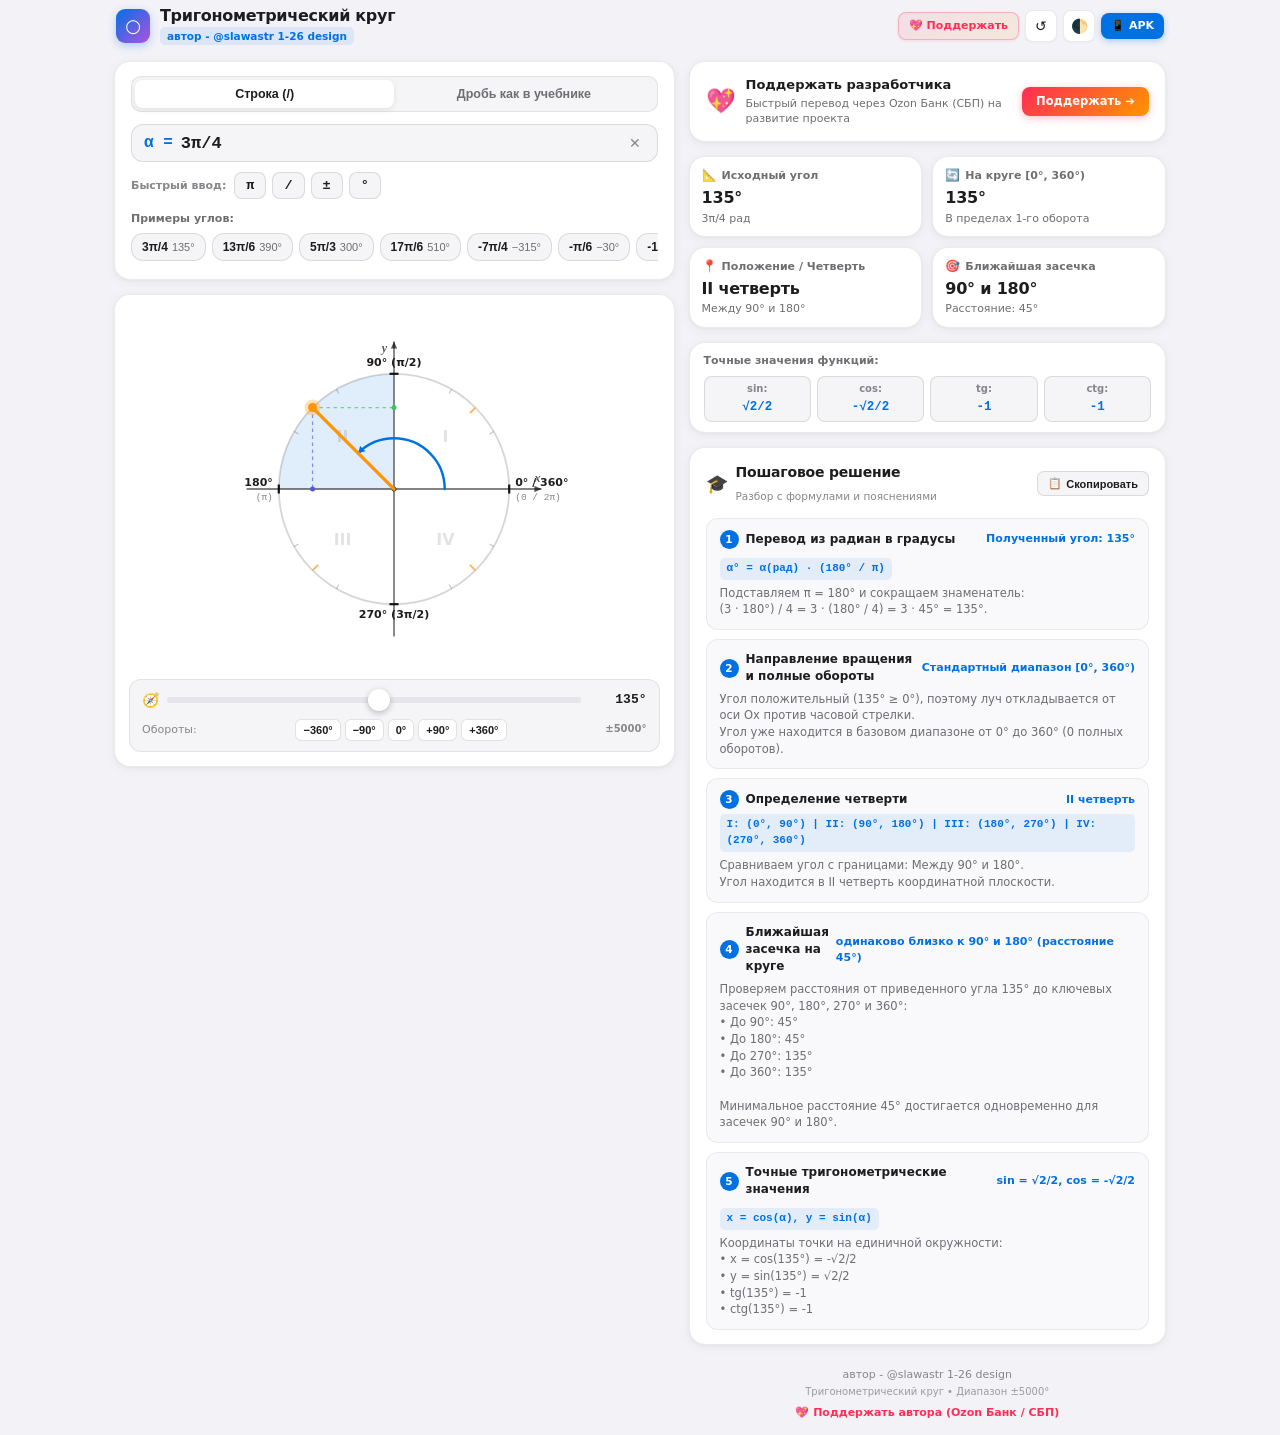
==== commit 22d877b2: "feat: clean axis labels, fix macOS sidebar layout, add support developer link" ====
--- a/index.html
+++ b/index.html
@@ -30,6 +30,9 @@
             </div>
 
             <div class="navbar-actions">
+                <a href="https://finance.ozon.ru/apps/sbp/ozonbankpay/01a155d9-e962-7ffe-aa0c-ac329362226c" class="donate-header-pill" target="_blank" title="Поддержать автора через Ozon Банк (СБП)">
+                    <span>💖 Поддержать</span>
+                </a>
                 <button type="button" id="btnReset" class="nav-icon-btn" title="Сбросить угол к 0°">
                     <span>↺</span>
                 </button>
@@ -157,6 +160,22 @@
             <!-- Right Column on Desktop / Bottom Section on Mobile -->
             <div class="content-column column-secondary">
 
+                <!-- Support Developer Banner Card -->
+                <section class="ui-card donate-card">
+                    <div class="donate-inner">
+                        <div class="donate-badge-wrap">
+                            <span class="donate-heart">💖</span>
+                            <div class="donate-copy">
+                                <div class="donate-title">Поддержать разработчика</div>
+                                <div class="donate-desc">Быстрый перевод через Ozon Банк (СБП) на развитие проекта</div>
+                            </div>
+                        </div>
+                        <a href="https://finance.ozon.ru/apps/sbp/ozonbankpay/01a155d9-e962-7ffe-aa0c-ac329362226c" target="_blank" class="donate-cta-button">
+                            Поддержать ➔
+                        </a>
+                    </div>
+                </section>
+
                 <!-- 3. Key Metrics Cards (2x2 Grid) -->
                 <section class="metrics-grid">
                     <div class="ui-card metric-item">
@@ -244,6 +263,9 @@
                 <footer class="app-footer">
                     <div class="footer-author">автор - @slawastr 1-26 design</div>
                     <div class="footer-meta">Тригонометрический круг • Диапазон ±5000°</div>
+                    <div style="margin-top: 6px;">
+                        <a href="https://finance.ozon.ru/apps/sbp/ozonbankpay/01a155d9-e962-7ffe-aa0c-ac329362226c" target="_blank" class="footer-donate-link">💖 Поддержать автора (Ozon Банк / СБП)</a>
+                    </div>
                 </footer>
 
             </div>
--- a/css/style.css
+++ b/css/style.css
@@ -163,6 +163,37 @@
     gap: 6px;
 }
 
+.donate-header-pill {
+    display: inline-flex;
+    align-items: center;
+    gap: 4px;
+    padding: 5px 10px;
+    background: linear-gradient(135deg, rgba(255, 45, 85, 0.1), rgba(255, 149, 0, 0.1));
+    border: 1px solid rgba(255, 45, 85, 0.28);
+    color: #ff2d55;
+    font-size: 11px;
+    font-weight: 700;
+    border-radius: 8px;
+    text-decoration: none;
+    transition: all 0.15s ease;
+    box-shadow: 0 1px 3px rgba(255, 45, 85, 0.12);
+}
+
+[data-theme="dark"] .donate-header-pill {
+    color: #ff375f;
+    border-color: rgba(255, 55, 95, 0.4);
+    background: rgba(255, 55, 95, 0.14);
+}
+
+.donate-header-pill:hover {
+    background: linear-gradient(135deg, rgba(255, 45, 85, 0.18), rgba(255, 149, 0, 0.18));
+    transform: translateY(-0.5px);
+}
+
+.donate-header-pill:active {
+    transform: scale(0.96);
+}
+
 .nav-icon-btn {
     width: 32px;
     height: 32px;
@@ -202,12 +233,13 @@
     transform: scale(0.95);
 }
 
-/* Main Content Container (2-column on desktop, single on mobile) */
+/* Main Content Container (Rock-solid for Safari on macOS & Android) */
 .content-container {
     display: grid;
-    grid-template-columns: 1.08fr 0.92fr;
+    grid-template-columns: minmax(0, 1.08fr) minmax(0, 0.92fr);
     gap: 14px;
     align-items: start;
+    width: 100%;
 }
 
 .content-column {
@@ -215,7 +247,90 @@
     flex-direction: column;
     gap: 14px;
     min-width: 0;
-}
+    width: 100%;
+}
+
+/* Support Developer Banner Card */
+.donate-card {
+    background: linear-gradient(135deg, rgba(255, 149, 0, 0.08), rgba(255, 45, 85, 0.08)), var(--card-bg);
+    border: 1px solid rgba(255, 149, 0, 0.28);
+    padding: 12px 14px;
+}
+
+.donate-inner {
+    display: flex;
+    align-items: center;
+    justify-content: space-between;
+    gap: 12px;
+    flex-wrap: wrap;
+}
+
+.donate-badge-wrap {
+    display: flex;
+    align-items: center;
+    gap: 10px;
+    flex: 1;
+    min-width: 180px;
+}
+
+.donate-heart {
+    font-size: 24px;
+    flex-shrink: 0;
+}
+
+.donate-copy {
+    display: flex;
+    flex-direction: column;
+    gap: 2px;
+}
+
+.donate-title {
+    font-size: 13px;
+    font-weight: 700;
+    color: var(--text-primary);
+}
+
+.donate-desc {
+    font-size: 11px;
+    color: var(--text-secondary);
+    line-height: 1.35;
+}
+
+.donate-cta-button {
+    padding: 6px 14px;
+    background: linear-gradient(135deg, #ff2d55, #ff9500);
+    color: #ffffff;
+    font-size: 11.5px;
+    font-weight: 700;
+    border-radius: 8px;
+    text-decoration: none;
+    white-space: nowrap;
+    transition: all 0.15s ease;
+    box-shadow: 0 2px 8px rgba(255, 45, 85, 0.3);
+    flex-shrink: 0;
+}
+
+.donate-cta-button:hover {
+    opacity: 0.94;
+    transform: translateY(-0.5px);
+}
+
+.donate-cta-button:active {
+    transform: scale(0.96);
+}
+
+.footer-donate-link {
+    color: #ff2d55;
+    text-decoration: none;
+    font-weight: 600;
+    font-size: 11px;
+    transition: opacity 0.15s ease;
+}
+
+.footer-donate-link:hover {
+    text-decoration: underline;
+}
+
 
 /* Reusable Clean Card */
 .ui-card {
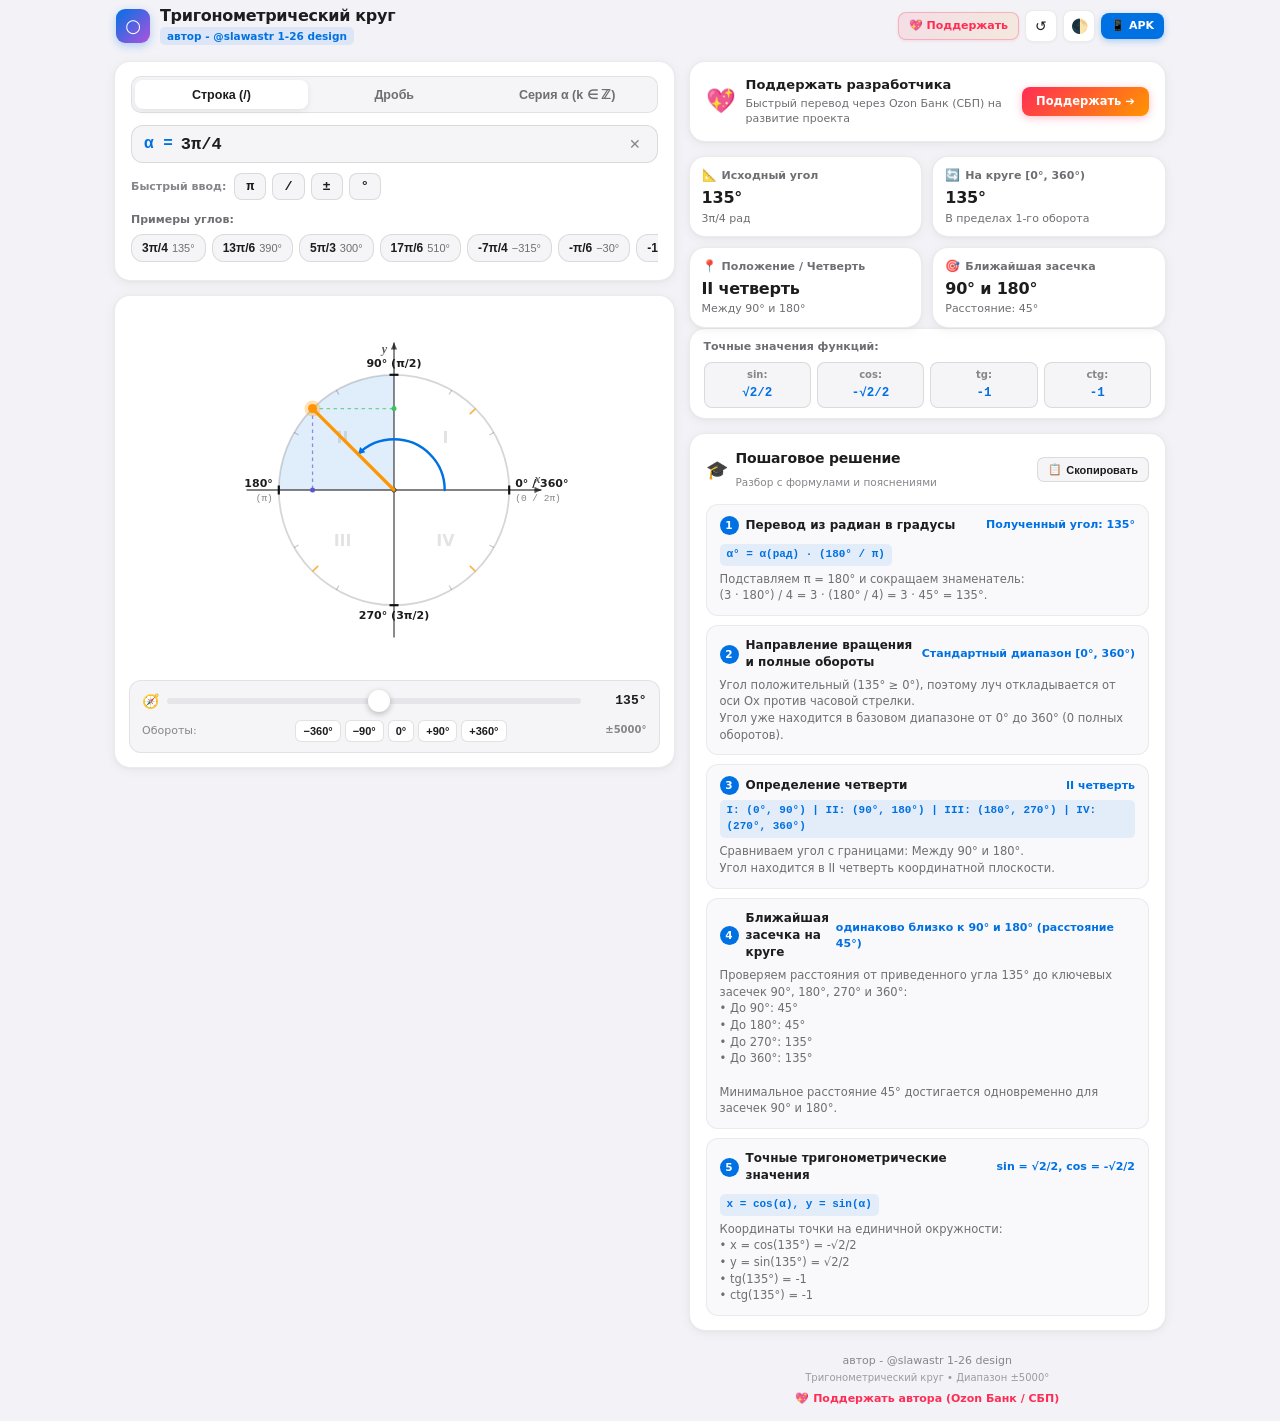
==== commit 86903a43: "feat: add series of angles with parameter alpha mode (Tasks 1-4, periodic ray visualizer, educationa" ====
--- a/index.html
+++ b/index.html
@@ -10,9 +10,8 @@
     <meta name="apple-mobile-web-app-status-bar-style" content="black-translucent">
     <meta name="apple-mobile-web-app-title" content="ТригКруг">
     <meta name="theme-color" content="#121214">
-    <link rel="manifest" href="manifest.json">
     <link rel="icon" type="image/png" href="icons/icon-192.png">
-    <link rel="stylesheet" href="css/style.css">
+    <link rel="stylesheet" href="css/style.css?v=1.0.4">
 </head>
 <body>
 
@@ -59,7 +58,10 @@
                             Строка (/)
                         </button>
                         <button type="button" id="modeFractionBtn" class="segment-btn" role="tab" aria-selected="false">
-                            Дробь как в учебнике
+                            Дробь
+                        </button>
+                        <button type="button" id="modeSeriesBtn" class="segment-btn" role="tab" aria-selected="false">
+                            Серия α (k ∈ ℤ)
                         </button>
                     </div>
 
@@ -99,6 +101,75 @@
                                     <button type="button" class="den-chip" data-den="4">/4</button>
                                     <button type="button" class="den-chip" data-den="6">/6</button>
                                 </div>
+                            </div>
+                        </div>
+                    </div>
+
+                    <!-- Mode 3: Series with Alpha (Задание №6) -->
+                    <div id="seriesContainer" class="input-pane hidden">
+                        <!-- Tasks from textbook / photo -->
+                        <div class="series-tasks-shelf">
+                            <div class="shelf-label">Задание №6 (из учебника):</div>
+                            <div class="series-tasks-grid">
+                                <button type="button" class="series-task-pill active" data-series="-α + 2πn, n ∈ Z">
+                                    <span class="task-badge">1</span> <b>-α + 2πn</b> <span class="task-param">n ∈ ℤ</span>
+                                </button>
+                                <button type="button" class="series-task-pill" data-series="α + πl, l ∈ Z">
+                                    <span class="task-badge">2</span> <b>α + πl</b> <span class="task-param">l ∈ ℤ</span>
+                                </button>
+                                <button type="button" class="series-task-pill" data-series="α + π/2 * k, k ∈ Z">
+                                    <span class="task-badge">3</span> <b>α + π/2·k</b> <span class="task-param">k ∈ ℤ</span>
+                                </button>
+                                <button type="button" class="series-task-pill" data-series="-α + π/4 * n, n ∈ Z">
+                                    <span class="task-badge">4</span> <b>-α + π/4·n</b> <span class="task-param">n ∈ ℤ</span>
+                                </button>
+                            </div>
+                            <div class="series-tasks-more">
+                                <button type="button" class="mini-task-chip" data-series="α + 2πk, k ∈ Z">α + 2πk</button>
+                                <button type="button" class="mini-task-chip" data-series="-α + πk, k ∈ Z">-α + πk</button>
+                                <button type="button" class="mini-task-chip" data-series="π - α + 2πk, k ∈ Z">π - α + 2πk</button>
+                                <button type="button" class="mini-task-chip" data-series="π/2 - α + 2πk, k ∈ Z">π/2 - α + 2πk</button>
+                            </div>
+                        </div>
+
+                        <!-- Math Input for Series -->
+                        <div class="math-input-box" style="margin-top: 10px;">
+                            <span class="math-prefix">Серия:</span>
+                            <input type="text" id="seriesInput" class="math-input-field" placeholder="например: -α + 2πn, n ∈ Z" value="-α + 2πn, n ∈ Z" autocomplete="off" autocorrect="off" autocapitalize="off" spellcheck="false">
+                            <button type="button" id="clearSeriesBtn" class="input-clear-btn" title="Очистить">✕</button>
+                        </div>
+
+                        <!-- Quick symbols for series -->
+                        <div class="quick-symbols-bar">
+                            <span class="quick-label">Вставка:</span>
+                            <button type="button" class="quick-series-sym" data-sym="α">α</button>
+                            <button type="button" class="quick-series-sym" data-sym="π">π</button>
+                            <button type="button" class="quick-series-sym" data-sym="+">+</button>
+                            <button type="button" class="quick-series-sym" data-sym="-">−</button>
+                            <button type="button" class="quick-series-sym" data-sym="/">/</button>
+                            <button type="button" class="quick-series-sym" data-sym="n">n</button>
+                            <button type="button" class="quick-series-sym" data-sym="k">k</button>
+                            <button type="button" class="quick-series-sym" data-sym="l">l</button>
+                            <button type="button" class="quick-series-sym" data-sym=", n ∈ ℤ">, n ∈ ℤ</button>
+                        </div>
+
+                        <!-- Reference Alpha Angle Control -->
+                        <div class="alpha-control-box">
+                            <div class="alpha-control-header">
+                                <span class="alpha-label">Опорный угол <b>α</b> (I четверть):</span>
+                                <span id="alphaValueDisplay" class="alpha-badge">35°</span>
+                            </div>
+                            <div class="alpha-slider-row">
+                                <input type="range" id="alphaSlider" class="app-range-slider" min="15" max="75" step="1" value="35">
+                                <button type="button" id="toggleAlphaRefBtn" class="alpha-toggle-btn active" title="Показывать опорный луч α на круге">
+                                    Луч α
+                                </button>
+                            </div>
+                            <div class="alpha-quick-picks">
+                                <button type="button" class="alpha-chip" data-deg="30">30°</button>
+                                <button type="button" class="alpha-chip active" data-deg="35">35°</button>
+                                <button type="button" class="alpha-chip" data-deg="45">45°</button>
+                                <button type="button" class="alpha-chip" data-deg="60">60°</button>
                             </div>
                         </div>
                     </div>
@@ -176,67 +247,132 @@
                     </div>
                 </section>
 
-                <!-- 3. Key Metrics Cards (2x2 Grid) -->
-                <section class="metrics-grid">
-                    <div class="ui-card metric-item">
-                        <div class="metric-top">
-                            <span class="metric-emoji">📐</span>
-                            <span class="metric-label">Исходный угол</span>
-                        </div>
-                        <div id="metricOriginalDeg" class="metric-main">135°</div>
-                        <div id="metricOriginalRad" class="metric-desc">3π/4 рад</div>
-                    </div>
-
-                    <div class="ui-card metric-item">
-                        <div class="metric-top">
-                            <span class="metric-emoji">🔄</span>
-                            <span class="metric-label">На круге [0°, 360°)</span>
-                        </div>
-                        <div id="metricNormDeg" class="metric-main">135°</div>
-                        <div id="metricTurns" class="metric-desc">В пределах 1-го оборота</div>
-                    </div>
-
-                    <div class="ui-card metric-item">
-                        <div class="metric-top">
-                            <span class="metric-emoji">📍</span>
-                            <span class="metric-label">Положение / Четверть</span>
-                        </div>
-                        <div id="metricQuadrant" class="metric-main">II четверть</div>
-                        <div id="metricQuadrantBounds" class="metric-desc">Между 90° и 180°</div>
-                    </div>
-
-                    <div class="ui-card metric-item">
-                        <div class="metric-top">
-                            <span class="metric-emoji">🎯</span>
-                            <span class="metric-label">Ближайшая засечка</span>
-                        </div>
-                        <div id="metricNearest" class="metric-main">90° и 180°</div>
-                        <div id="metricNearestDist" class="metric-desc">Расстояние: 45°</div>
-                    </div>
-                </section>
-
-                <!-- 4. Exact Trigonometric Values Strip -->
-                <section class="ui-card trig-functions-strip">
-                    <div class="strip-header">Точные значения функций:</div>
-                    <div class="functions-row">
-                        <div class="function-box">
-                            <span class="fn-tag">sin:</span>
-                            <span id="valSin" class="fn-value">√2/2</span>
-                        </div>
-                        <div class="function-box">
-                            <span class="fn-tag">cos:</span>
-                            <span id="valCos" class="fn-value">-√2/2</span>
-                        </div>
-                        <div class="function-box">
-                            <span class="fn-tag">tg:</span>
-                            <span id="valTan" class="fn-value">-1</span>
-                        </div>
-                        <div class="function-box">
-                            <span class="fn-tag">ctg:</span>
-                            <span id="valCot" class="fn-value">-1</span>
-                        </div>
-                    </div>
-                </section>
+                <!-- 3A. Single Angle Mode Metrics -->
+                <div id="standardMetricsSection">
+                    <section class="metrics-grid">
+                        <div class="ui-card metric-item">
+                            <div class="metric-top">
+                                <span class="metric-emoji">📐</span>
+                                <span class="metric-label">Исходный угол</span>
+                            </div>
+                            <div id="metricOriginalDeg" class="metric-main">135°</div>
+                            <div id="metricOriginalRad" class="metric-desc">3π/4 рад</div>
+                        </div>
+
+                        <div class="ui-card metric-item">
+                            <div class="metric-top">
+                                <span class="metric-emoji">🔄</span>
+                                <span class="metric-label">На круге [0°, 360°)</span>
+                            </div>
+                            <div id="metricNormDeg" class="metric-main">135°</div>
+                            <div id="metricTurns" class="metric-desc">В пределах 1-го оборота</div>
+                        </div>
+
+                        <div class="ui-card metric-item">
+                            <div class="metric-top">
+                                <span class="metric-emoji">📍</span>
+                                <span class="metric-label">Положение / Четверть</span>
+                            </div>
+                            <div id="metricQuadrant" class="metric-main">II четверть</div>
+                            <div id="metricQuadrantBounds" class="metric-desc">Между 90° и 180°</div>
+                        </div>
+
+                        <div class="ui-card metric-item">
+                            <div class="metric-top">
+                                <span class="metric-emoji">🎯</span>
+                                <span class="metric-label">Ближайшая засечка</span>
+                            </div>
+                            <div id="metricNearest" class="metric-main">90° и 180°</div>
+                            <div id="metricNearestDist" class="metric-desc">Расстояние: 45°</div>
+                        </div>
+                    </section>
+
+                    <!-- Exact Trigonometric Values Strip -->
+                    <section class="ui-card trig-functions-strip">
+                        <div class="strip-header">Точные значения функций:</div>
+                        <div class="functions-row">
+                            <div class="function-box">
+                                <span class="fn-tag">sin:</span>
+                                <span id="valSin" class="fn-value">√2/2</span>
+                            </div>
+                            <div class="function-box">
+                                <span class="fn-tag">cos:</span>
+                                <span id="valCos" class="fn-value">-√2/2</span>
+                            </div>
+                            <div class="function-box">
+                                <span class="fn-tag">tg:</span>
+                                <span id="valTan" class="fn-value">-1</span>
+                            </div>
+                            <div class="function-box">
+                                <span class="fn-tag">ctg:</span>
+                                <span id="valCot" class="fn-value">-1</span>
+                            </div>
+                        </div>
+                    </section>
+                </div>
+
+                <!-- 3B. Series with Alpha Mode Metrics (Задание №6) -->
+                <div id="seriesMetricsSection" class="hidden">
+                    <!-- Hero Quadrants Badge Card -->
+                    <section class="ui-card series-hero-card">
+                        <div class="series-hero-header">
+                            <span class="series-hero-emoji">🎯</span>
+                            <span class="series-hero-tag">Ответ задания (четверть):</span>
+                        </div>
+                        <div id="seriesQuadTitle" class="series-hero-title">IV четверть</div>
+                        <div id="seriesQuadSub" class="series-hero-sub">1 точка на окружности • полный период 2π</div>
+                    </section>
+
+                    <!-- Series Parameters Grid (2x2) -->
+                    <section class="metrics-grid">
+                        <div class="ui-card metric-item">
+                            <div class="metric-top">
+                                <span class="metric-emoji">📌</span>
+                                <span class="metric-label">Базовый угол</span>
+                            </div>
+                            <div id="seriesBaseAngle" class="metric-main">-α</div>
+                            <div id="seriesBaseAngleDesc" class="metric-desc">По часовой стрелке</div>
+                        </div>
+
+                        <div class="ui-card metric-item">
+                            <div class="metric-top">
+                                <span class="metric-emoji">🔄</span>
+                                <span class="metric-label">Период (шаг)</span>
+                            </div>
+                            <div id="seriesPeriod" class="metric-main">2π (360°)</div>
+                            <div id="seriesPeriodDesc" class="metric-desc">Полный оборот</div>
+                        </div>
+
+                        <div class="ui-card metric-item">
+                            <div class="metric-top">
+                                <span class="metric-emoji">🔢</span>
+                                <span class="metric-label">Параметр</span>
+                            </div>
+                            <div id="seriesParam" class="metric-main">n ∈ ℤ</div>
+                            <div class="metric-desc">Любое целое число</div>
+                        </div>
+
+                        <div class="ui-card metric-item">
+                            <div class="metric-top">
+                                <span class="metric-emoji">📍</span>
+                                <span class="metric-label">Число точек</span>
+                            </div>
+                            <div id="seriesNumPoints" class="metric-main">1 точка</div>
+                            <div class="metric-desc">На единичном круге</div>
+                        </div>
+                    </section>
+
+                    <!-- Points Table Card -->
+                    <section class="ui-card series-points-card">
+                        <div class="series-points-header">
+                            <span>Положения лучей на круге:</span>
+                            <span id="seriesPointsCountBadge" class="points-badge">1 точка</span>
+                        </div>
+                        <div id="seriesPointsList" class="series-points-list">
+                            <!-- Populated dynamically -->
+                        </div>
+                    </section>
+                </div>
 
                 <!-- 5. Step-by-Step Educational Solution -->
                 <section class="ui-card solution-section">
@@ -275,16 +411,23 @@
     </div>
 
     <!-- Application Scripts -->
-    <script src="js/trigEngine.js"></script>
-    <script src="js/circleCanvas.js"></script>
-    <script src="js/app.js"></script>
+    <script src="js/trigEngine.js?v=1.0.4"></script>
+    <script src="js/circleCanvas.js?v=1.0.4"></script>
+    <script src="js/app.js?v=1.0.4"></script>
     <script>
-        // Register Service Worker for offline capability
+        // Completely disable offline caching, unregister Service Workers, and clear caches
         if ('serviceWorker' in navigator) {
-            window.addEventListener('load', () => {
-                navigator.serviceWorker.register('./sw.js')
-                    .then(reg => console.log('[SW] Зарегистрирован:', reg.scope))
-                    .catch(err => console.log('[SW] Ошибка SW:', err));
+            navigator.serviceWorker.getRegistrations().then(function(registrations) {
+                for (var i = 0; i < registrations.length; i++) {
+                    registrations[i].unregister();
+                }
+            });
+        }
+        if ('caches' in window) {
+            caches.keys().then(function(keys) {
+                keys.forEach(function(key) {
+                    caches.delete(key);
+                });
             });
         }
     </script>
--- a/css/style.css
+++ b/css/style.css
@@ -986,6 +986,345 @@
 }
 
 /* ==========================================================================
+   Series with Alpha (Задание №6) Styles
+   ========================================================================== */
+
+.series-tasks-shelf {
+    display: flex;
+    flex-direction: column;
+    gap: 8px;
+    margin-bottom: 8px;
+}
+
+.series-tasks-grid {
+    display: grid;
+    grid-template-columns: repeat(2, 1fr);
+    gap: 6px;
+}
+
+.series-task-pill {
+    display: flex;
+    align-items: center;
+    gap: 6px;
+    padding: 8px 10px;
+    background: var(--input-bg);
+    border: 1px solid var(--input-border);
+    border-radius: 10px;
+    font-size: 12px;
+    color: var(--text-primary);
+    cursor: pointer;
+    transition: all 0.15s ease;
+    text-align: left;
+}
+
+.series-task-pill:hover {
+    border-color: var(--accent-blue);
+    background: var(--card-bg-hover);
+    transform: translateY(-0.5px);
+}
+
+.series-task-pill.active {
+    border-color: var(--accent-blue);
+    background: var(--accent-blue-subtle);
+    color: var(--accent-blue);
+    box-shadow: 0 1px 4px rgba(0, 113, 227, 0.15);
+}
+
+.task-badge {
+    display: inline-flex;
+    align-items: center;
+    justify-content: center;
+    width: 18px;
+    height: 18px;
+    background: var(--accent-blue);
+    color: #ffffff;
+    font-size: 10px;
+    font-weight: 700;
+    border-radius: 6px;
+    flex-shrink: 0;
+}
+
+.series-task-pill.active .task-badge {
+    background: var(--accent-blue);
+}
+
+.task-param {
+    font-size: 10.5px;
+    color: var(--text-secondary);
+    margin-left: auto;
+}
+
+.series-tasks-more {
+    display: flex;
+    gap: 5px;
+    flex-wrap: wrap;
+    margin-top: 2px;
+}
+
+.mini-task-chip {
+    padding: 4px 8px;
+    background: var(--input-bg);
+    border: 1px solid var(--input-border);
+    border-radius: 8px;
+    font-size: 11px;
+    color: var(--text-secondary);
+    cursor: pointer;
+    transition: all 0.12s ease;
+}
+
+.mini-task-chip:hover {
+    border-color: var(--accent-blue);
+    color: var(--text-primary);
+}
+
+.mini-task-chip.active {
+    border-color: var(--accent-blue);
+    background: var(--accent-blue-subtle);
+    color: var(--accent-blue);
+    font-weight: 600;
+}
+
+.quick-series-sym {
+    padding: 3px 8px;
+    background: var(--input-bg);
+    border: 1px solid var(--input-border);
+    border-radius: 6px;
+    font-size: 11px;
+    font-weight: 600;
+    color: var(--text-primary);
+    cursor: pointer;
+    transition: all 0.12s ease;
+}
+
+.quick-series-sym:hover {
+    background: var(--accent-blue-subtle);
+    border-color: var(--accent-blue);
+    color: var(--accent-blue);
+}
+
+/* Reference Alpha Angle Control Box */
+.alpha-control-box {
+    margin-top: 10px;
+    padding: 10px 12px;
+    background: var(--input-bg);
+    border: 1px solid var(--input-border);
+    border-radius: 12px;
+    display: flex;
+    flex-direction: column;
+    gap: 8px;
+}
+
+.alpha-control-header {
+    display: flex;
+    align-items: center;
+    justify-content: space-between;
+}
+
+.alpha-label {
+    font-size: 12px;
+    color: var(--text-secondary);
+}
+
+.alpha-label b {
+    color: var(--accent-blue);
+    font-family: "Times New Roman", serif;
+    font-style: italic;
+    font-size: 13.5px;
+}
+
+.alpha-badge {
+    font-size: 12px;
+    font-weight: 700;
+    color: var(--accent-blue);
+    background: var(--accent-blue-subtle);
+    padding: 2px 7px;
+    border-radius: 6px;
+}
+
+.alpha-slider-row {
+    display: flex;
+    align-items: center;
+    gap: 10px;
+}
+
+.alpha-toggle-btn {
+    padding: 5px 9px;
+    font-size: 11px;
+    font-weight: 600;
+    border-radius: 8px;
+    border: 1px solid var(--input-border);
+    background: var(--card-bg);
+    color: var(--text-secondary);
+    cursor: pointer;
+    white-space: nowrap;
+    transition: all 0.15s ease;
+}
+
+.alpha-toggle-btn.active {
+    background: var(--accent-blue-subtle);
+    border-color: var(--accent-blue);
+    color: var(--accent-blue);
+}
+
+.alpha-quick-picks {
+    display: flex;
+    gap: 6px;
+    align-items: center;
+}
+
+.alpha-chip {
+    padding: 3px 9px;
+    font-size: 11px;
+    font-weight: 600;
+    border: 1px solid var(--input-border);
+    border-radius: 6px;
+    background: var(--card-bg);
+    color: var(--text-secondary);
+    cursor: pointer;
+    transition: all 0.12s ease;
+}
+
+.alpha-chip:hover {
+    border-color: var(--accent-blue);
+    color: var(--text-primary);
+}
+
+.alpha-chip.active {
+    background: var(--accent-blue);
+    color: #ffffff;
+    border-color: var(--accent-blue);
+}
+
+/* Series Hero Card */
+.series-hero-card {
+    background: linear-gradient(135deg, rgba(10, 132, 255, 0.12), rgba(94, 92, 230, 0.1)), var(--card-bg);
+    border: 1.5px solid rgba(10, 132, 255, 0.35);
+    padding: 14px 16px;
+    display: flex;
+    flex-direction: column;
+    gap: 4px;
+}
+
+.series-hero-header {
+    display: flex;
+    align-items: center;
+    gap: 6px;
+}
+
+.series-hero-emoji {
+    font-size: 18px;
+}
+
+.series-hero-tag {
+    font-size: 11px;
+    font-weight: 700;
+    text-transform: uppercase;
+    letter-spacing: 0.5px;
+    color: var(--accent-blue);
+}
+
+.series-hero-title {
+    font-size: 20px;
+    font-weight: 800;
+    color: var(--text-primary);
+    letter-spacing: -0.3px;
+    margin-top: 2px;
+}
+
+.series-hero-sub {
+    font-size: 11.5px;
+    color: var(--text-secondary);
+}
+
+/* Series Points List Table Card */
+.series-points-card {
+    padding: 12px 14px;
+}
+
+.series-points-header {
+    display: flex;
+    align-items: center;
+    justify-content: space-between;
+    font-size: 12px;
+    font-weight: 700;
+    color: var(--text-primary);
+    margin-bottom: 8px;
+}
+
+.points-badge {
+    font-size: 10.5px;
+    padding: 2px 6px;
+    background: var(--accent-blue-subtle);
+    color: var(--accent-blue);
+    border-radius: 6px;
+    font-weight: 600;
+}
+
+.series-points-list {
+    display: flex;
+    flex-direction: column;
+    gap: 6px;
+}
+
+.point-row-item {
+    display: flex;
+    align-items: center;
+    justify-content: space-between;
+    padding: 7px 10px;
+    background: var(--input-bg);
+    border: 1px solid var(--input-border);
+    border-radius: 8px;
+    font-size: 12px;
+    transition: background 0.12s ease;
+}
+
+.point-row-left {
+    display: flex;
+    align-items: center;
+    gap: 8px;
+}
+
+.point-row-dot {
+    width: 8px;
+    height: 8px;
+    border-radius: 50%;
+    flex-shrink: 0;
+}
+
+.point-row-param {
+    font-weight: 700;
+    color: var(--text-secondary);
+    font-size: 11px;
+    min-width: 32px;
+}
+
+.point-row-expr {
+    font-weight: 600;
+    color: var(--text-primary);
+}
+
+.point-row-right {
+    display: flex;
+    align-items: center;
+    gap: 8px;
+}
+
+.point-row-angle {
+    font-size: 11px;
+    color: var(--text-secondary);
+}
+
+.point-row-quad {
+    font-size: 11px;
+    font-weight: 700;
+    padding: 2px 6px;
+    background: var(--card-bg);
+    border: 1px solid var(--input-border);
+    border-radius: 5px;
+    color: var(--text-primary);
+}
+
+/* ==========================================================================
    Responsive Adaptations
    ========================================================================== */
 @media (max-width: 820px) {
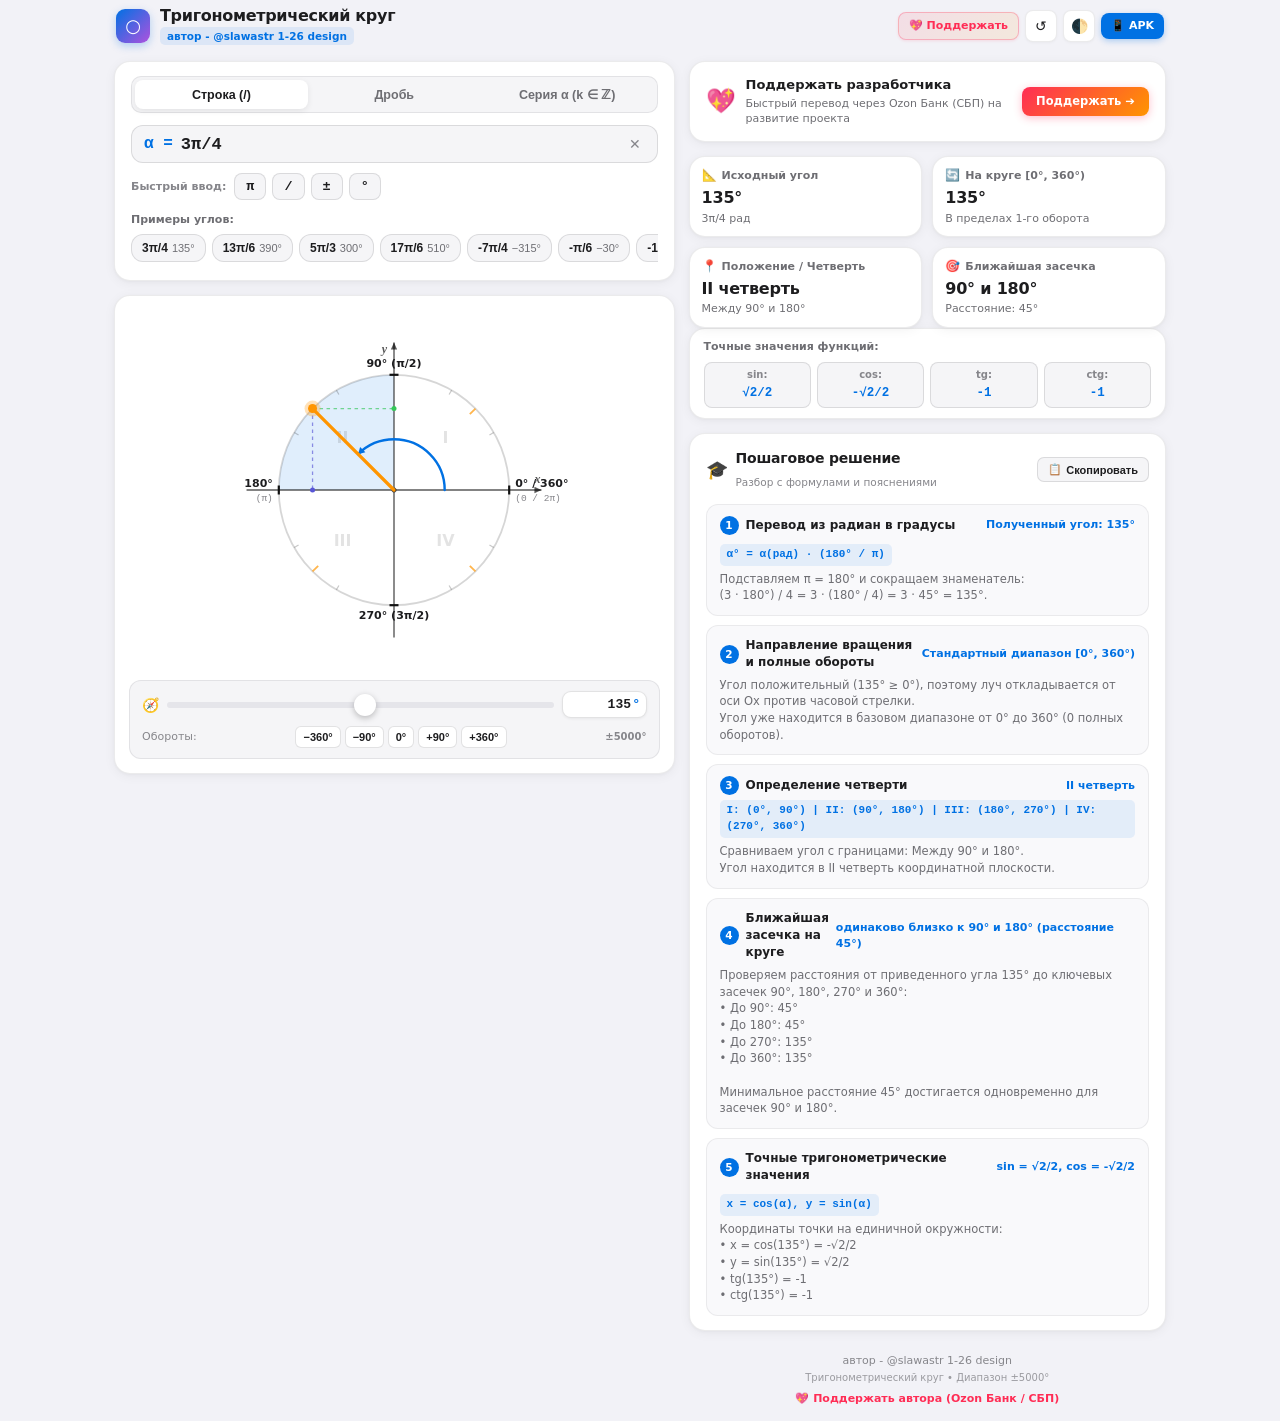
==== commit 60b8bc8c: "feat: add direct manual degree inputs next to sliders and parse plain numbers as degrees" ====
--- a/index.html
+++ b/index.html
@@ -157,7 +157,10 @@
                         <div class="alpha-control-box">
                             <div class="alpha-control-header">
                                 <span class="alpha-label">Опорный угол <b>α</b> (I четверть):</span>
-                                <span id="alphaValueDisplay" class="alpha-badge">35°</span>
+                                <div class="degree-input-wrapper" title="Ввести угол α вручную в градусах">
+                                    <input type="number" id="alphaInputField" class="degree-input-field alpha-input-field" min="1" max="89" step="1" value="35">
+                                    <span class="degree-unit">°</span>
+                                </div>
                             </div>
                             <div class="alpha-slider-row">
                                 <input type="range" id="alphaSlider" class="app-range-slider" min="15" max="75" step="1" value="35">
@@ -208,8 +211,11 @@
                     <div class="controls-panel">
                         <div class="slider-box">
                             <span class="control-icon">🧭</span>
-                            <input type="range" id="angleSlider" class="app-range-slider" min="-5000" max="5000" step="5" value="135">
-                            <div id="sliderValueDisplay" class="slider-badge">135°</div>
+                            <input type="range" id="angleSlider" class="app-range-slider" min="-5000" max="5000" step="1" value="135">
+                            <div class="degree-input-wrapper" title="Ввести градусы угла вручную">
+                                <input type="number" id="degreeInputField" class="degree-input-field" min="-5000" max="5000" step="1" value="135">
+                                <span class="degree-unit">°</span>
+                            </div>
                         </div>
 
                         <div class="steppers-bar">
--- a/css/style.css
+++ b/css/style.css
@@ -702,6 +702,61 @@
     color: var(--text-primary);
 }
 
+.degree-input-wrapper {
+    display: inline-flex;
+    align-items: center;
+    background: var(--card-bg);
+    border: 1.5px solid var(--input-border);
+    border-radius: 9px;
+    padding: 3px 6px 3px 8px;
+    transition: all 0.15s ease;
+    box-shadow: 0 1px 3px rgba(0, 0, 0, 0.06);
+    flex-shrink: 0;
+}
+
+.degree-input-wrapper:hover {
+    border-color: rgba(0, 113, 227, 0.5);
+}
+
+.degree-input-wrapper:focus-within {
+    border-color: var(--accent-blue);
+    box-shadow: 0 0 0 3px var(--accent-blue-subtle);
+    background: var(--card-bg);
+}
+
+.degree-input-field {
+    width: 60px;
+    background: transparent;
+    border: none;
+    outline: none;
+    font-size: 13px;
+    font-weight: 700;
+    color: var(--text-primary);
+    text-align: right;
+    font-family: ui-monospace, SFMono-Regular, Menlo, Monaco, Consolas, monospace;
+    font-variant-numeric: tabular-nums;
+    -moz-appearance: textfield;
+}
+
+.degree-input-field::-webkit-outer-spin-button,
+.degree-input-field::-webkit-inner-spin-button {
+    -webkit-appearance: none;
+    margin: 0;
+}
+
+.degree-unit {
+    font-size: 13px;
+    font-weight: 800;
+    color: var(--accent-blue);
+    margin-left: 2px;
+    user-select: none;
+}
+
+.alpha-input-field {
+    width: 38px;
+    font-size: 12.5px;
+}
+
 .steppers-bar {
     display: flex;
     align-items: center;
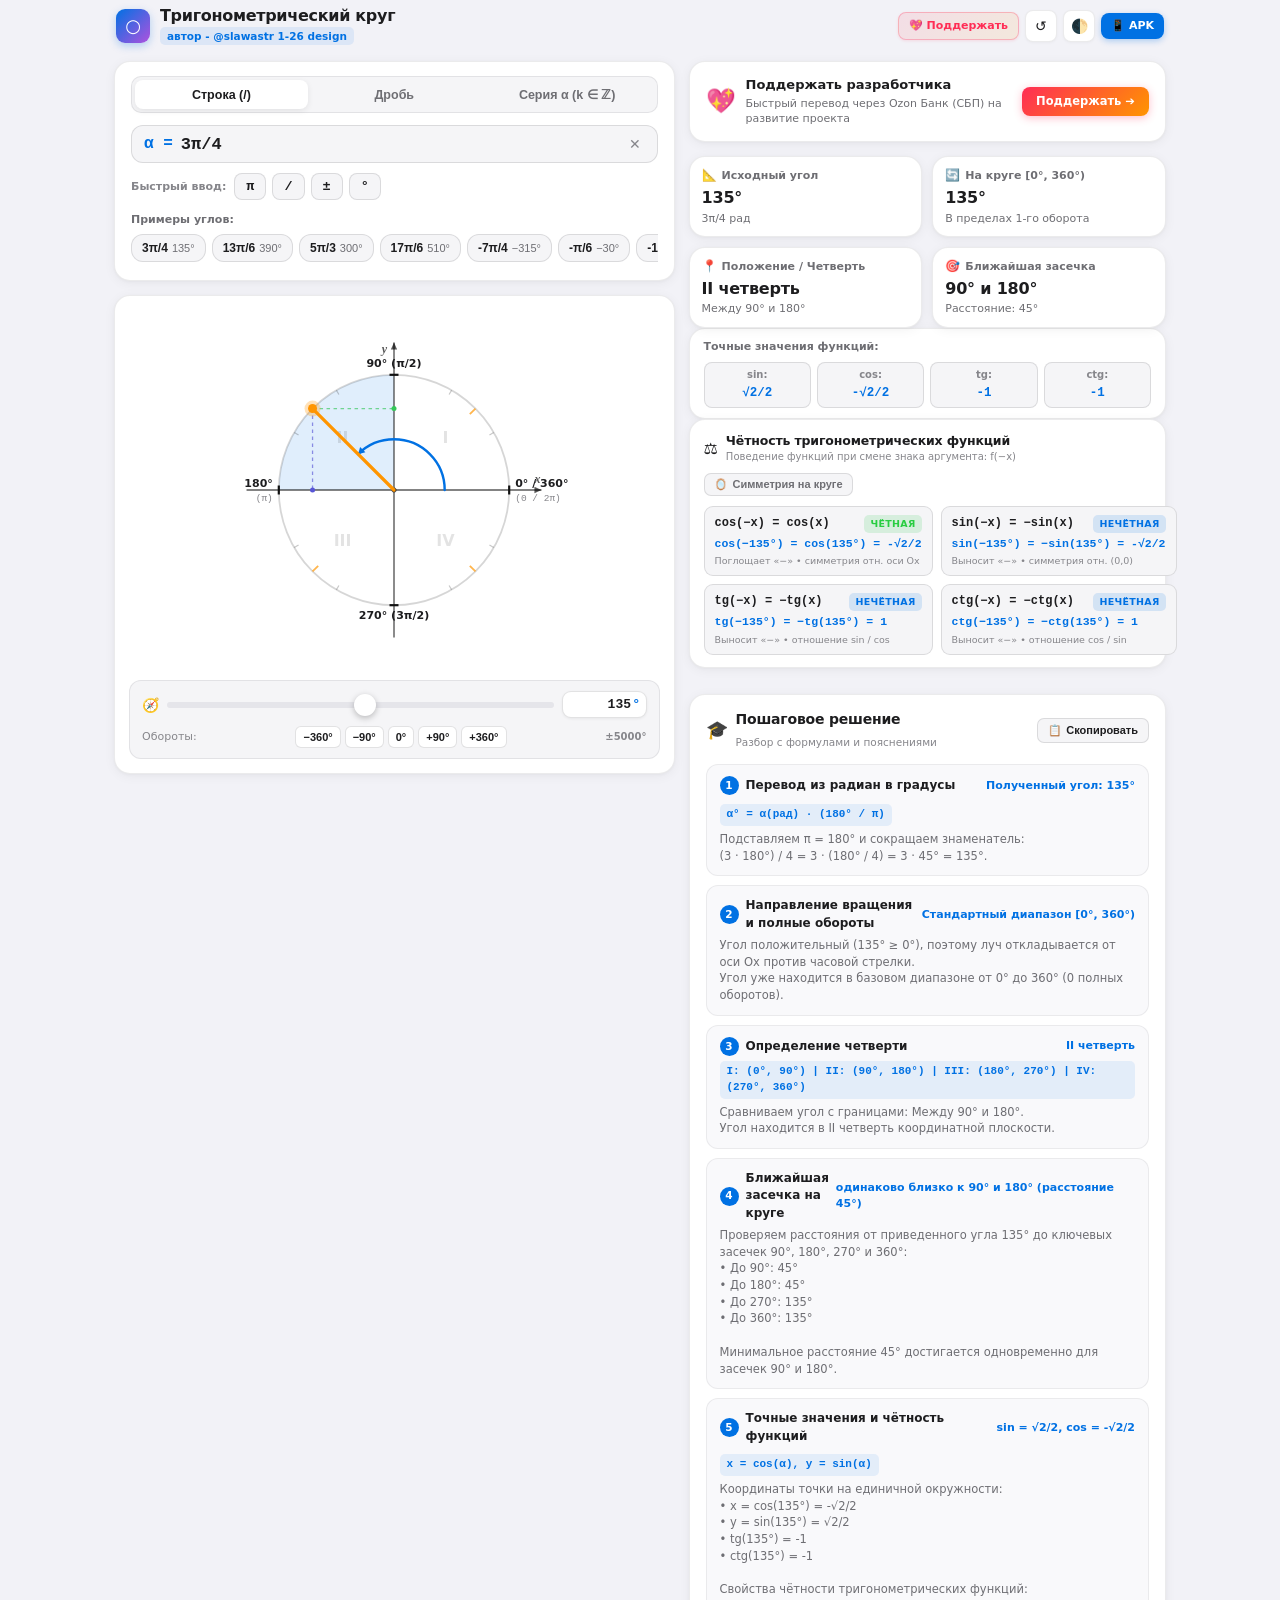
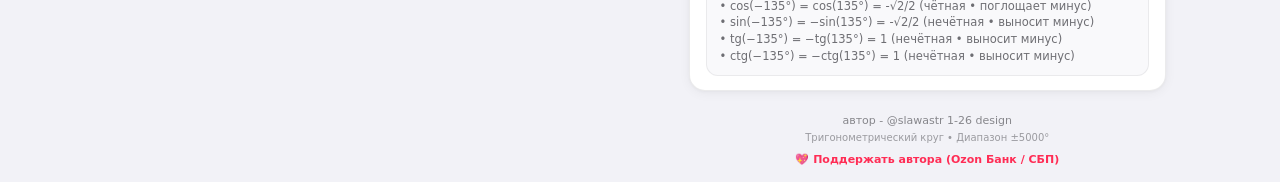
==== commit a9aabf71: "feat: add parity of trigonometric functions (cos even, sin/tan/cot odd), circle symmetry mirror, and" ====
--- a/index.html
+++ b/index.html
@@ -312,6 +312,61 @@
                             <div class="function-box">
                                 <span class="fn-tag">ctg:</span>
                                 <span id="valCot" class="fn-value">-1</span>
+                            </div>
+                        </div>
+                    </section>
+
+                    <!-- Parity of Trigonometric Functions Card -->
+                    <section class="ui-card parity-card">
+                        <div class="parity-header">
+                            <div class="parity-title-wrap">
+                                <span class="parity-icon">⚖️</span>
+                                <div>
+                                    <div class="parity-title">Чётность тригонометрических функций</div>
+                                    <div class="parity-subtitle">Поведение функций при смене знака аргумента: f(−x)</div>
+                                </div>
+                            </div>
+                            <button type="button" id="toggleParityMirrorBtn" class="parity-toggle-btn" title="Показать точку −x и симметрию на круге">
+                                <span class="parity-toggle-icon">🪞</span>
+                                <span class="parity-toggle-text">Симметрия на круге</span>
+                            </button>
+                        </div>
+
+                        <div class="parity-grid">
+                            <div class="parity-item parity-even">
+                                <div class="parity-item-top">
+                                    <span class="parity-formula">cos(−x) = cos(x)</span>
+                                    <span class="parity-badge badge-even">ЧЁТНАЯ</span>
+                                </div>
+                                <div id="parityCosCalc" class="parity-calc">cos(−135°) = cos(135°) = −√2/2</div>
+                                <div class="parity-hint">Поглощает «−» • симметрия отн. оси Ox</div>
+                            </div>
+
+                            <div class="parity-item parity-odd">
+                                <div class="parity-item-top">
+                                    <span class="parity-formula">sin(−x) = −sin(x)</span>
+                                    <span class="parity-badge badge-odd">НЕЧЁТНАЯ</span>
+                                </div>
+                                <div id="paritySinCalc" class="parity-calc">sin(−135°) = −sin(135°) = −√2/2</div>
+                                <div class="parity-hint">Выносит «−» • симметрия отн. (0,0)</div>
+                            </div>
+
+                            <div class="parity-item parity-odd">
+                                <div class="parity-item-top">
+                                    <span class="parity-formula">tg(−x) = −tg(x)</span>
+                                    <span class="parity-badge badge-odd">НЕЧЁТНАЯ</span>
+                                </div>
+                                <div id="parityTanCalc" class="parity-calc">tg(−135°) = −tg(135°) = 1</div>
+                                <div class="parity-hint">Выносит «−» • отношение sin / cos</div>
+                            </div>
+
+                            <div class="parity-item parity-odd">
+                                <div class="parity-item-top">
+                                    <span class="parity-formula">ctg(−x) = −ctg(x)</span>
+                                    <span class="parity-badge badge-odd">НЕЧЁТНАЯ</span>
+                                </div>
+                                <div id="parityCotCalc" class="parity-calc">ctg(−135°) = −ctg(135°) = 1</div>
+                                <div class="parity-hint">Выносит «−» • отношение cos / sin</div>
                             </div>
                         </div>
                     </section>
--- a/css/style.css
+++ b/css/style.css
@@ -891,6 +891,159 @@
     color: var(--accent-blue);
 }
 
+/* Parity of Trigonometric Functions Card */
+.parity-card {
+    padding: 12px 14px;
+    margin-bottom: 12px;
+}
+
+.parity-header {
+    display: flex;
+    align-items: center;
+    justify-content: space-between;
+    gap: 8px;
+    margin-bottom: 10px;
+    flex-wrap: wrap;
+}
+
+.parity-title-wrap {
+    display: flex;
+    align-items: center;
+    gap: 8px;
+}
+
+.parity-icon {
+    font-size: 16px;
+    line-height: 1;
+}
+
+.parity-title {
+    font-size: 12.5px;
+    font-weight: 700;
+    color: var(--text-primary);
+    letter-spacing: -0.15px;
+}
+
+.parity-subtitle {
+    font-size: 10px;
+    color: var(--text-tertiary);
+}
+
+.parity-toggle-btn {
+    display: inline-flex;
+    align-items: center;
+    gap: 5px;
+    padding: 4px 9px;
+    font-size: 11px;
+    font-weight: 600;
+    border-radius: 7px;
+    border: 1px solid var(--input-border);
+    background: var(--input-bg);
+    color: var(--text-secondary);
+    cursor: pointer;
+    transition: all 0.15s ease;
+    white-space: nowrap;
+}
+
+.parity-toggle-btn:hover {
+    border-color: var(--accent-blue);
+    color: var(--accent-blue);
+    background: var(--card-bg);
+}
+
+.parity-toggle-btn.active {
+    background: var(--accent-blue);
+    border-color: var(--accent-blue);
+    color: #ffffff;
+    box-shadow: 0 1px 3px rgba(0, 113, 227, 0.35);
+}
+
+.parity-grid {
+    display: grid;
+    grid-template-columns: repeat(2, 1fr);
+    gap: 8px;
+}
+
+@media (max-width: 480px) {
+    .parity-grid {
+        grid-template-columns: 1fr;
+    }
+}
+
+.parity-item {
+    background: var(--input-bg);
+    border: 1px solid var(--input-border);
+    border-radius: 9px;
+    padding: 8px 10px;
+    display: flex;
+    flex-direction: column;
+    gap: 3px;
+    transition: all 0.15s ease;
+}
+
+.parity-item:hover {
+    border-color: rgba(0, 113, 227, 0.4);
+}
+
+.parity-item-top {
+    display: flex;
+    align-items: center;
+    justify-content: space-between;
+    gap: 6px;
+}
+
+.parity-formula {
+    font-size: 12px;
+    font-weight: 700;
+    color: var(--text-primary);
+    font-family: ui-monospace, SFMono-Regular, Menlo, Monaco, Consolas, monospace;
+}
+
+.parity-badge {
+    font-size: 9.5px;
+    font-weight: 800;
+    letter-spacing: 0.3px;
+    padding: 2px 6px;
+    border-radius: 5px;
+    text-transform: uppercase;
+}
+
+.badge-even {
+    background: rgba(52, 199, 89, 0.16);
+    color: #28cd41;
+}
+
+[data-theme="dark"] .badge-even {
+    background: rgba(48, 209, 88, 0.22);
+    color: #30d158;
+}
+
+.badge-odd {
+    background: rgba(0, 113, 227, 0.14);
+    color: var(--accent-blue);
+}
+
+[data-theme="dark"] .badge-odd {
+    background: rgba(10, 132, 255, 0.22);
+    color: #0a84ff;
+}
+
+.parity-calc {
+    font-size: 11.5px;
+    font-weight: 700;
+    color: var(--accent-blue);
+    font-family: ui-monospace, SFMono-Regular, Menlo, Monaco, Consolas, monospace;
+    white-space: nowrap;
+    overflow: hidden;
+    text-overflow: ellipsis;
+}
+
+.parity-hint {
+    font-size: 9.5px;
+    color: var(--text-tertiary);
+    line-height: 1.25;
+}
+
 /* Step-by-Step Educational Solution */
 .solution-section {
     padding: 14px 16px;
